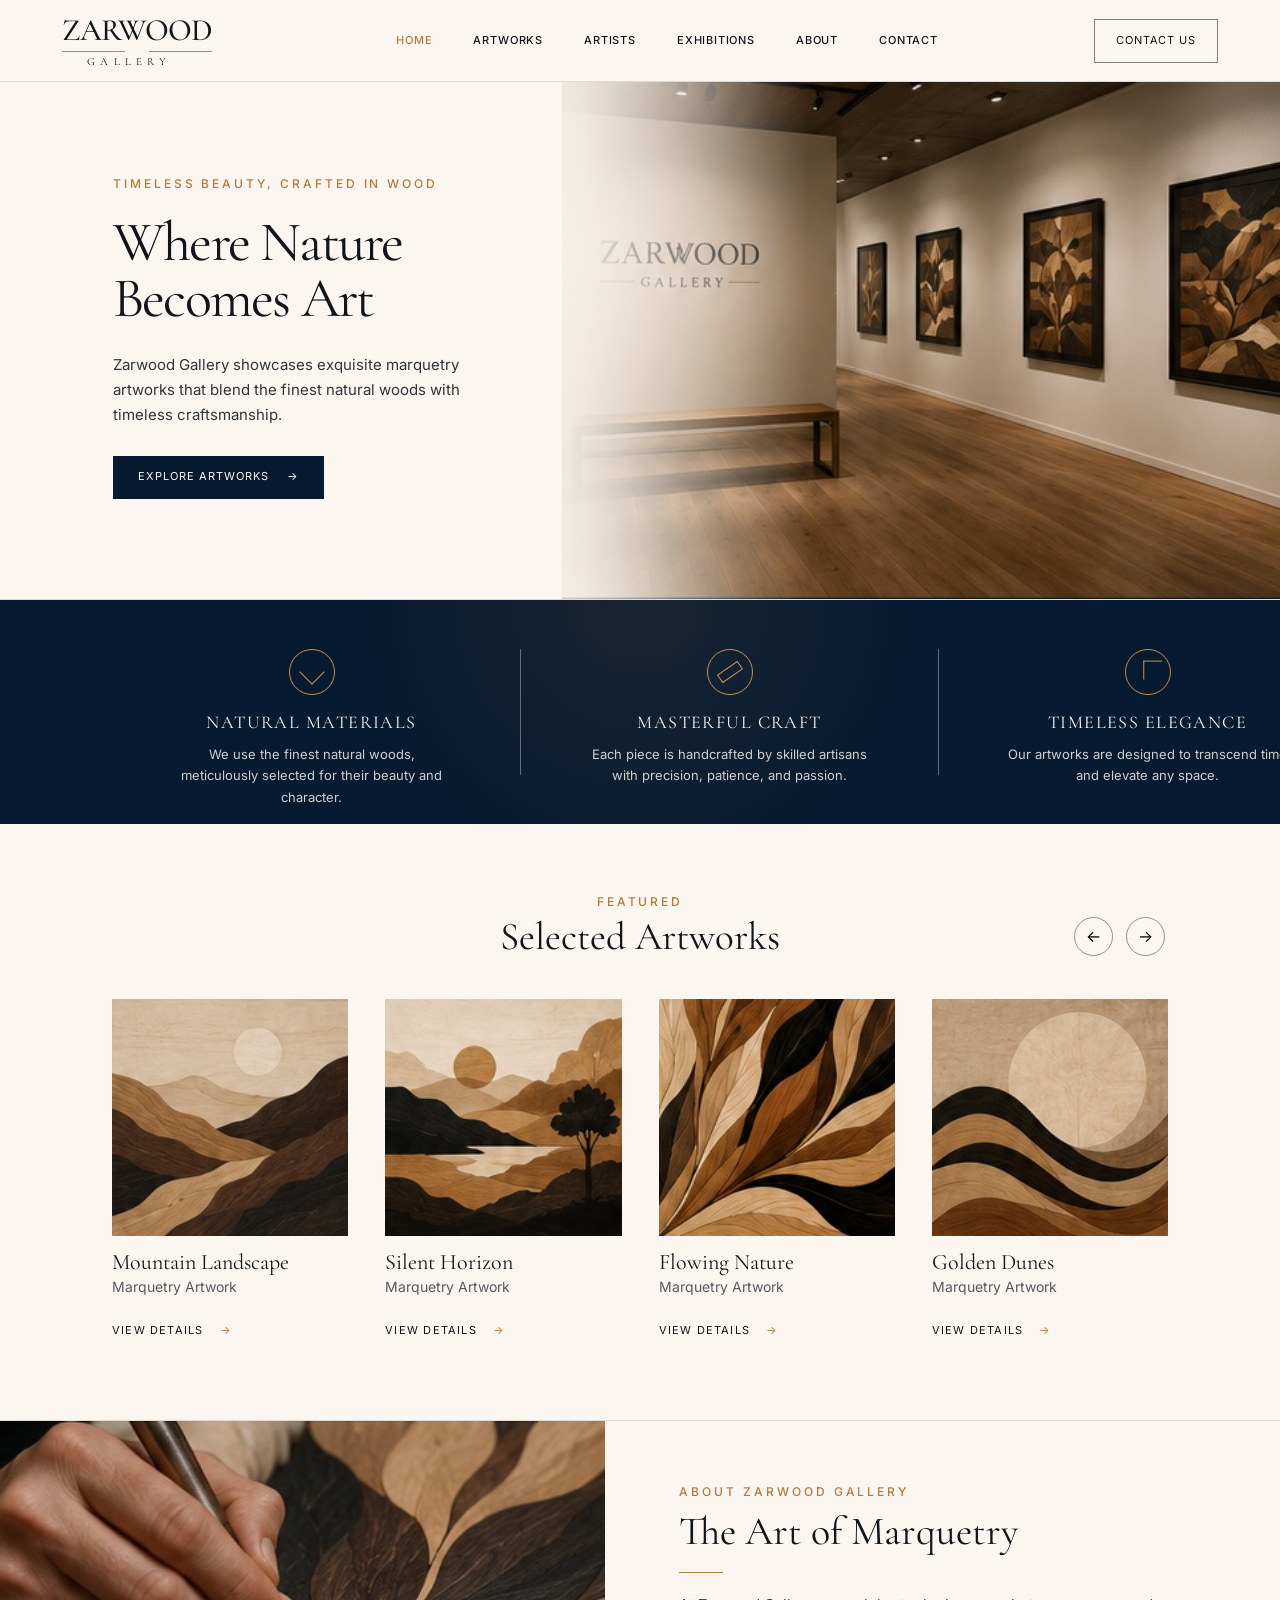
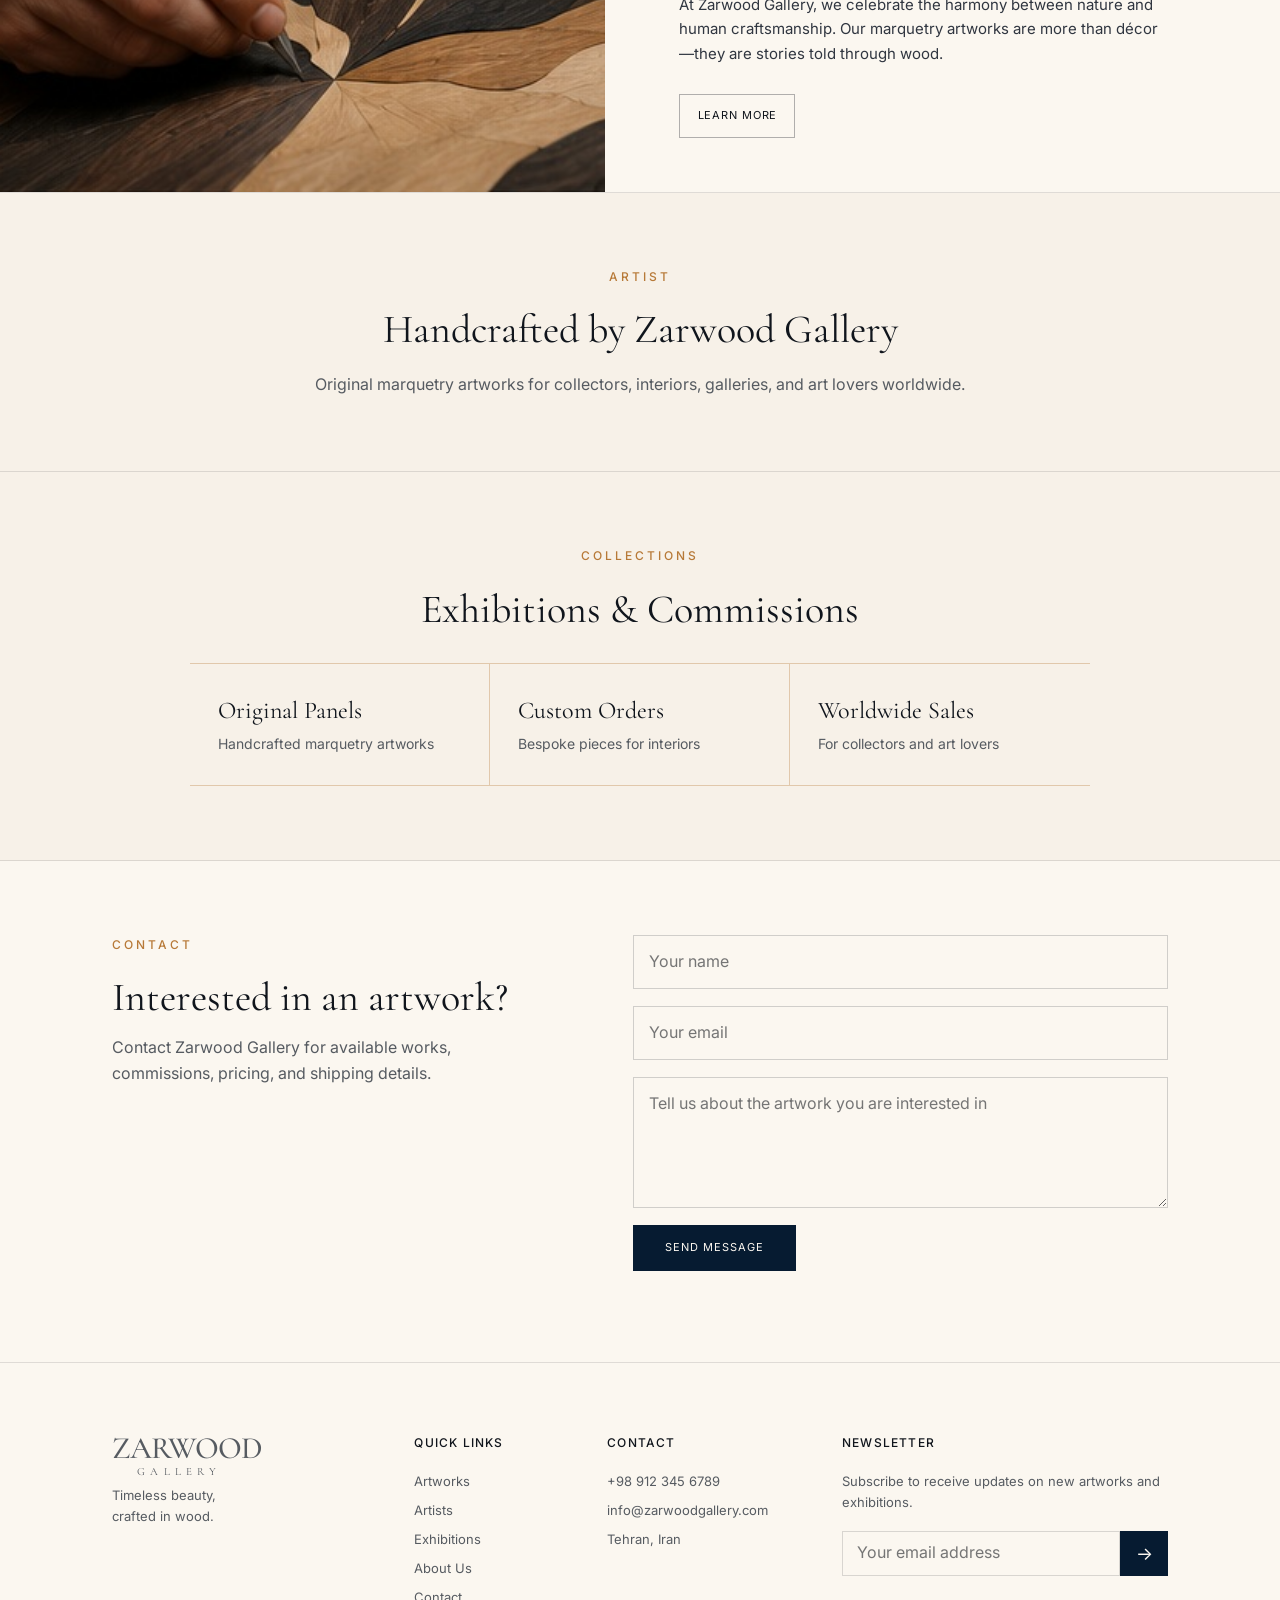
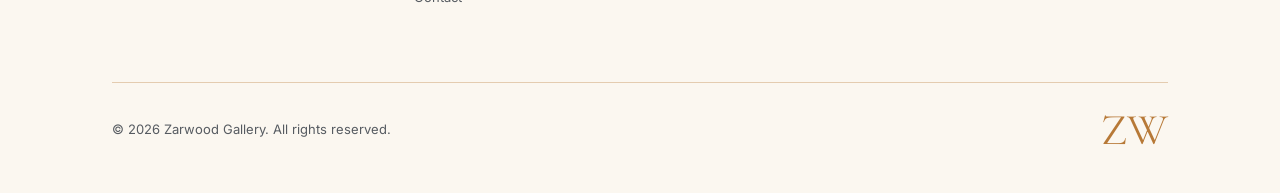
==== index.html @ 76cfe5f4 "zarwoodsite first commit" ====
<!DOCTYPE html>
<html lang="en">
<head>
  <meta charset="UTF-8" />
  <meta name="viewport" content="width=device-width, initial-scale=1.0" />
  <title>Zarwood Gallery</title>
  <link rel="stylesheet" href="style.css" />
</head>
<body>
  <header class="header">
    <a class="logo" href="#home" aria-label="Zarwood Gallery">
      <span class="logo-name">ZARWOOD</span>
      <span class="logo-rule"></span>
      <span class="logo-sub">GALLERY</span>
    </a>

    <nav class="nav">
      <a class="active" href="#home">Home</a>
      <a href="#artworks">Artworks</a>
      <a href="#artists">Artists</a>
      <a href="#exhibitions">Exhibitions</a>
      <a href="#about">About</a>
      <a href="#contact">Contact</a>
    </nav>

    <a class="contact-top" href="#contact">Contact Us</a>

    <button class="menu" aria-label="Open menu" aria-expanded="false">
      <span></span><span></span>
    </button>
  </header>

  <nav class="mobile-nav">
    <a href="#home">Home</a>
    <a href="#artworks">Artworks</a>
    <a href="#artists">Artists</a>
    <a href="#exhibitions">Exhibitions</a>
    <a href="#about">About</a>
    <a href="#contact">Contact</a>
  </nav>

  <main>
    <section class="hero" id="home">
      <div class="hero-copy">
        <p class="eyebrow">Timeless Beauty, Crafted in Wood</p>
        <h1>Where Nature<br>Becomes Art</h1>
        <p class="hero-text">
          Zarwood Gallery showcases exquisite marquetry artworks that blend the finest
          natural woods with timeless craftsmanship.
        </p>
        <a class="hero-button" href="#artworks">Explore Artworks <span>→</span></a>
      </div>

      <div class="hero-photo" aria-label="Zarwood gallery hero image"></div>
    </section>

    <section class="values">
      <article>
        <div class="icon natural"></div>
        <h3>Natural Materials</h3>
        <p>We use the finest natural woods, meticulously selected for their beauty and character.</p>
      </article>
      <article>
        <div class="icon craft"></div>
        <h3>Masterful Craft</h3>
        <p>Each piece is handcrafted by skilled artisans with precision, patience, and passion.</p>
      </article>
      <article>
        <div class="icon time"></div>
        <h3>Timeless Elegance</h3>
        <p>Our artworks are designed to transcend time and elevate any space.</p>
      </article>
    </section>

    <section class="artworks" id="artworks">
      <div class="section-title">
        <p class="eyebrow center">Featured</p>
        <h2>Selected Artworks</h2>
        <div class="arrows">
          <button id="prev" aria-label="Previous">←</button>
          <button id="next" aria-label="Next">→</button>
        </div>
      </div>

      <div class="art-grid" id="artGrid">
        <article>
          <img src="assets/artwork-01.jpg" alt="Mountain Landscape marquetry artwork" />
          <h3>Mountain Landscape</h3>
          <p>Marquetry Artwork</p>
          <a href="#contact">View Details <span>→</span></a>
        </article>
        <article>
          <img src="assets/artwork-02.jpg" alt="Silent Horizon marquetry artwork" />
          <h3>Silent Horizon</h3>
          <p>Marquetry Artwork</p>
          <a href="#contact">View Details <span>→</span></a>
        </article>
        <article>
          <img src="assets/artwork-03.jpg" alt="Flowing Nature marquetry artwork" />
          <h3>Flowing Nature</h3>
          <p>Marquetry Artwork</p>
          <a href="#contact">View Details <span>→</span></a>
        </article>
        <article>
          <img src="assets/artwork-04.jpg" alt="Golden Dunes marquetry artwork" />
          <h3>Golden Dunes</h3>
          <p>Marquetry Artwork</p>
          <a href="#contact">View Details <span>→</span></a>
        </article>
      </div>
    </section>

    <section class="about" id="about">
      <img class="about-image" src="assets/process-image.jpg" alt="Marquetry work in progress" />
      <div class="about-copy">
        <p class="eyebrow">About Zarwood Gallery</p>
        <h2>The Art of Marquetry</h2>
        <span></span>
        <p>
          At Zarwood Gallery, we celebrate the harmony between nature and human craftsmanship.
          Our marquetry artworks are more than décor—they are stories told through wood.
        </p>
        <a href="#contact">Learn More</a>
      </div>
    </section>

    <section class="artists" id="artists">
      <p class="eyebrow center">Artist</p>
      <h2>Handcrafted by Zarwood Gallery</h2>
      <p>Original marquetry artworks for collectors, interiors, galleries, and art lovers worldwide.</p>
    </section>

    <section class="exhibitions" id="exhibitions">
      <p class="eyebrow center">Collections</p>
      <h2>Exhibitions & Commissions</h2>
      <div class="mini-grid">
        <div><strong>Original Panels</strong><small>Handcrafted marquetry artworks</small></div>
        <div><strong>Custom Orders</strong><small>Bespoke pieces for interiors</small></div>
        <div><strong>Worldwide Sales</strong><small>For collectors and art lovers</small></div>
      </div>
    </section>

    <section class="contact" id="contact">
      <div>
        <p class="eyebrow">Contact</p>
        <h2>Interested in an artwork?</h2>
        <p>Contact Zarwood Gallery for available works, commissions, pricing, and shipping details.</p>
      </div>
      <form class="contact-form">
        <input type="text" placeholder="Your name" required />
        <input type="email" placeholder="Your email" required />
        <textarea rows="4" placeholder="Tell us about the artwork you are interested in"></textarea>
        <button type="submit">Send Message</button>
        <p class="form-note" aria-live="polite"></p>
      </form>
    </section>
  </main>

  <footer class="footer">
    <div>
      <a class="logo footer-logo" href="#home">
        <span class="logo-name">ZARWOOD</span>
        <span class="logo-rule"></span>
        <span class="logo-sub">GALLERY</span>
      </a>
      <p>Timeless beauty,<br>crafted in wood.</p>
    </div>

    <div>
      <h4>Quick Links</h4>
      <a href="#artworks">Artworks</a>
      <a href="#artists">Artists</a>
      <a href="#exhibitions">Exhibitions</a>
      <a href="#about">About Us</a>
      <a href="#contact">Contact</a>
    </div>

    <div>
      <h4>Contact</h4>
      <p>+98 912 345 6789</p>
      <p>info@zarwoodgallery.com</p>
      <p>Tehran, Iran</p>
    </div>

    <div>
      <h4>Newsletter</h4>
      <p>Subscribe to receive updates on new artworks and exhibitions.</p>
      <form class="newsletter">
        <input type="email" placeholder="Your email address" />
        <button>→</button>
      </form>
    </div>

    <div class="footer-bottom">
      <p>© 2026 Zarwood Gallery. All rights reserved.</p>
      <b>ZW</b>
    </div>
  </footer>

  <script src="script.js"></script>
</body>
</html>
---- style.css ----
@import url('https://fonts.googleapis.com/css2?family=Cormorant+Garamond:wght@400;500;600&family=Inter:wght@400;500;600&display=swap');

:root{
  --paper:#fbf7f0;
  --cream:#f7f1e8;
  --ink:#10151c;
  --muted:#565b61;
  --navy:#061b31;
  --gold:#b77937;
  --gold-soft:#c69251;
  --line:rgba(16,21,28,.12);
  --gold-line:rgba(183,121,55,.34);
  --serif:'Cormorant Garamond', Georgia, serif;
  --sans:'Inter', Arial, sans-serif;
}

*{box-sizing:border-box}
html{scroll-behavior:smooth}
body{margin:0;background:var(--paper);color:var(--ink);font-family:var(--sans);line-height:1.62}
a{text-decoration:none;color:inherit}
img{display:block;width:100%}
button,input,textarea{font:inherit}

.header{
  height:82px;
  display:grid;
  grid-template-columns:180px 1fr 126px;
  align-items:center;
  gap:32px;
  padding:0 62px;
  background:rgba(251,247,240,.96);
  border-bottom:1px solid var(--line);
  position:sticky;
  top:0;
  z-index:40;
  backdrop-filter:blur(16px);
}

.logo{width:150px;display:grid;line-height:1}
.logo-name{font-family:var(--serif);font-size:31px;font-weight:500;letter-spacing:-.04em}
.logo-rule{height:1px;width:100%;margin:5px 0 4px;background:linear-gradient(90deg,var(--gold) 0 42%,transparent 42% 58%,var(--gold) 58% 100%);opacity:.88}
.logo-sub{font-family:var(--serif);font-size:11px;letter-spacing:.48em;margin-left:25px}

.nav{justify-self:center;display:flex;gap:41px;text-transform:uppercase;letter-spacing:.075em;font-size:11px;font-weight:500}
.nav a:hover,.nav .active{color:var(--gold)}
.contact-top{justify-self:end;width:124px;height:44px;display:flex;align-items:center;justify-content:center;border:1px solid rgba(16,21,28,.52);text-transform:uppercase;letter-spacing:.08em;font-size:11px}
.contact-top:hover{background:var(--navy);color:var(--paper);border-color:var(--navy)}
.menu,.mobile-nav{display:none}

.hero{
  min-height:517px;
  display:grid;
  grid-template-columns:43.9% 56.1%;
  background:var(--paper);
  border-bottom:1px solid var(--line);
  overflow:hidden;
}

.hero-copy{
  position:relative;
  z-index:3;
  padding:92px 0 0 113px;
}

.hero-copy:after{
  content:"";
  position:absolute;
  inset:0 -248px 0 0;
  z-index:-1;
  background:linear-gradient(90deg,var(--paper) 0%,rgba(251,247,240,.98) 47%,rgba(251,247,240,.76) 72%,rgba(251,247,240,0) 100%);
}

.eyebrow{margin:0 0 22px;color:var(--gold);text-transform:uppercase;letter-spacing:.245em;font-size:12px;font-weight:500}
.center{text-align:center}
h1,h2,h3{margin:0;font-family:var(--serif);font-weight:400;color:var(--ink)}
h1{font-size:56px;line-height:.99;letter-spacing:-.032em}
.hero-text{width:390px;margin:27px 0 28px;color:#30343b;font-size:15px;line-height:1.65}
.hero-button{height:43px;display:inline-flex;align-items:center;gap:18px;padding:0 25px;background:var(--navy);color:var(--paper);text-transform:uppercase;font-size:11px;letter-spacing:.09em}
.hero-button:hover{background:#0a2845}
.hero-photo{
  min-height:517px;
  background-image:url('assets/hero-gallery.jpg');
  background-size:cover;
  background-position:center center;
}

.values{
  height:224px;
  display:grid;
  grid-template-columns:repeat(3,1fr);
  align-items:center;
  padding:0 103px;
  background:radial-gradient(circle at 50% 0,rgba(183,121,55,.1),transparent 42%),var(--navy);
  color:var(--paper);
}

.values article{height:126px;display:grid;justify-items:center;align-content:start;padding:0 66px;text-align:center;border-right:1px solid rgba(251,247,240,.36)}
.values article:last-child{border-right:0}
.icon{width:46px;height:46px;margin-bottom:18px;border:1px solid var(--gold-soft);border-radius:50%;position:relative}
.icon:after{content:"";position:absolute;left:50%;top:50%;width:17px;height:17px;border-left:1px solid var(--gold-soft);border-bottom:1px solid var(--gold-soft);transform:translate(-50%,-50%) rotate(-45deg)}
.craft:after{width:23px;height:8px;border:1px solid var(--gold-soft);transform:translate(-50%,-50%) rotate(-35deg)}
.time:after{width:18px;height:18px;border:0;border-left:1px solid var(--gold-soft);border-top:1px solid var(--gold-soft);transform:translate(-25%,-60%) rotate(0)}
.values h3{color:var(--paper);font-size:18px;line-height:1;letter-spacing:.08em;text-transform:uppercase}
.values p{width:285px;margin:13px 0 0;color:rgba(251,247,240,.82);font-size:13px;line-height:1.65}

.artworks{padding:68px 112px 78px;background:var(--paper)}
.section-title{position:relative;margin-bottom:43px}
.section-title .eyebrow{margin-bottom:6px}
.section-title h2{text-align:center;font-size:39px;line-height:1}
.arrows{position:absolute;right:3px;bottom:0;display:flex;gap:13px}
.arrows button{width:39px;height:39px;border:1px solid rgba(16,21,28,.44);border-radius:50%;background:transparent;cursor:pointer}
.arrows button:hover{background:var(--navy);color:var(--paper)}

.art-grid{display:grid;grid-template-columns:repeat(4,1fr);gap:37px}
.art-grid img{aspect-ratio:1/1;object-fit:cover}
.art-grid h3{margin:15px 0 0;font-size:22px;line-height:1.05}
.art-grid p{margin:2px 0 18px;color:var(--muted);font-size:14px}
.art-grid a{text-transform:uppercase;font-size:11px;letter-spacing:.11em}
.art-grid a span{color:var(--gold);margin-left:12px}

.about{min-height:356px;display:grid;grid-template-columns:47.3% 52.7%;background:var(--paper);border-top:1px solid var(--line);border-bottom:1px solid var(--line)}
.about-image{height:100%;min-height:356px;object-fit:cover}
.about-copy{padding:61px 110px 54px 74px;align-self:center}
.about-copy .eyebrow{margin-bottom:8px}
.about-copy h2,.artists h2,.exhibitions h2,.contact h2{font-size:40px;line-height:1.08}
.about-copy span{display:block;width:44px;height:1px;margin:19px 0 20px;background:var(--gold)}
.about-copy p:not(.eyebrow){max-width:530px;margin:0 0 28px;color:#303640;font-size:15px}
.about-copy a{display:inline-flex;align-items:center;justify-content:center;width:116px;height:44px;border:1px solid rgba(16,21,28,.32);text-transform:uppercase;font-size:11px;letter-spacing:.08em}
.about-copy a:hover{background:var(--navy);color:var(--paper)}

.artists,.exhibitions,.contact{padding:74px 112px;background:var(--cream);border-bottom:1px solid var(--line)}
.artists{text-align:center}
.artists p:not(.eyebrow){max-width:650px;margin:20px auto 0;color:var(--muted)}
.exhibitions h2{text-align:center;margin-bottom:32px}
.mini-grid{max-width:900px;margin:0 auto;display:grid;grid-template-columns:repeat(3,1fr);border-top:1px solid var(--gold-line);border-bottom:1px solid var(--gold-line)}
.mini-grid div{padding:28px;border-right:1px solid var(--gold-line)}
.mini-grid div:last-child{border-right:0}
.mini-grid strong{display:block;font-family:var(--serif);font-size:24px;font-weight:400}
.mini-grid small{color:var(--muted);font-size:14px}

.contact{display:grid;grid-template-columns:.9fr 1.1fr;gap:84px;background:var(--paper)}
.contact>div p:not(.eyebrow){max-width:430px;color:var(--muted)}
.contact-form{display:grid;gap:17px}
.contact-form input,.contact-form textarea{width:100%;padding:13px 15px;border:1px solid rgba(16,21,28,.18);background:var(--paper);outline:none}
.contact-form input:focus,.contact-form textarea:focus{border-color:var(--gold)}
.contact-form button{width:max-content;height:46px;padding:0 32px;border:0;background:var(--navy);color:var(--paper);text-transform:uppercase;letter-spacing:.09em;font-size:11px;cursor:pointer}
.form-note{margin:0;color:var(--gold)}

.footer{display:grid;grid-template-columns:1.4fr .75fr 1fr 1.25fr;gap:66px;padding:70px 112px 45px;background:var(--paper)}
.footer p,.footer a{display:block;margin:0 0 8px;color:var(--muted);font-size:13px}
.footer h4{margin:0 0 18px;text-transform:uppercase;letter-spacing:.1em;font-size:12px;font-weight:500}
.footer-logo{margin-bottom:32px}
.newsletter{display:grid;grid-template-columns:1fr 48px;margin-top:18px}
.newsletter input{min-height:45px;border:1px solid rgba(16,21,28,.15);padding:0 14px;background:var(--paper);outline:none}
.newsletter button{border:0;background:var(--navy);color:var(--paper);cursor:pointer;font-size:18px}
.footer-bottom{grid-column:1/-1;display:flex;align-items:flex-end;justify-content:space-between;padding-top:30px;border-top:1px solid var(--gold-line)}
.footer-bottom b{color:var(--gold);font-family:var(--serif);font-size:44px;line-height:.8;font-weight:400}

@media(max-width:1100px){
  .header{height:86px;grid-template-columns:170px 1fr 44px;padding:0 28px}
  .nav,.contact-top{display:none}
  .menu{display:grid;justify-self:end;gap:8px;width:44px;border:0;background:transparent;cursor:pointer}
  .menu span{display:block;height:1px;background:var(--ink)}
  .mobile-nav.open{position:fixed;z-index:45;left:0;right:0;top:86px;display:grid;padding:16px 28px 24px;background:var(--paper);border-bottom:1px solid var(--line)}
  .mobile-nav a{padding:10px 0;text-transform:uppercase;letter-spacing:.1em;font-size:12px}
  .hero,.about,.contact{grid-template-columns:1fr}
  .hero-copy{padding:70px 40px 62px}
  .hero-copy:after{inset:0}
  .hero-photo{min-height:500px}
  .values{height:auto;grid-template-columns:1fr;padding:36px 40px}
  .values article{height:auto;padding:32px 10px;border-right:0;border-bottom:1px solid rgba(251,247,240,.25)}
  .values article:last-child{border-bottom:0}
  .artworks,.artists,.exhibitions,.contact,.footer{padding-left:40px;padding-right:40px}
  .art-grid,.mini-grid,.footer{grid-template-columns:1fr 1fr}
  .about-copy{padding:58px 40px}
}

@media(max-width:720px){
  .header{padding:0 22px}
  .logo-name{font-size:27px}.logo-sub{font-size:10px}
  .hero-copy{padding:56px 24px 50px}
  h1{font-size:45px}.hero-text{width:auto}
  .hero-photo{min-height:430px}
  .artworks,.artists,.exhibitions,.contact,.footer{padding:54px 24px}
  .section-title h2{text-align:left;font-size:34px}.section-title .center{text-align:left}
  .arrows{position:static;margin-top:18px}
  .art-grid{display:flex;overflow-x:auto;scroll-snap-type:x mandatory;gap:22px;padding-bottom:12px}
  .art-grid article{min-width:78%;scroll-snap-align:start}
  .about-copy h2,.artists h2,.exhibitions h2,.contact h2{font-size:34px}
  .mini-grid,.footer{grid-template-columns:1fr}
  .mini-grid div{border-right:0;border-bottom:1px solid var(--gold-line)}
  .mini-grid div:last-child{border-bottom:0}
  .footer-bottom{align-items:flex-start;flex-direction:column;gap:18px}
}
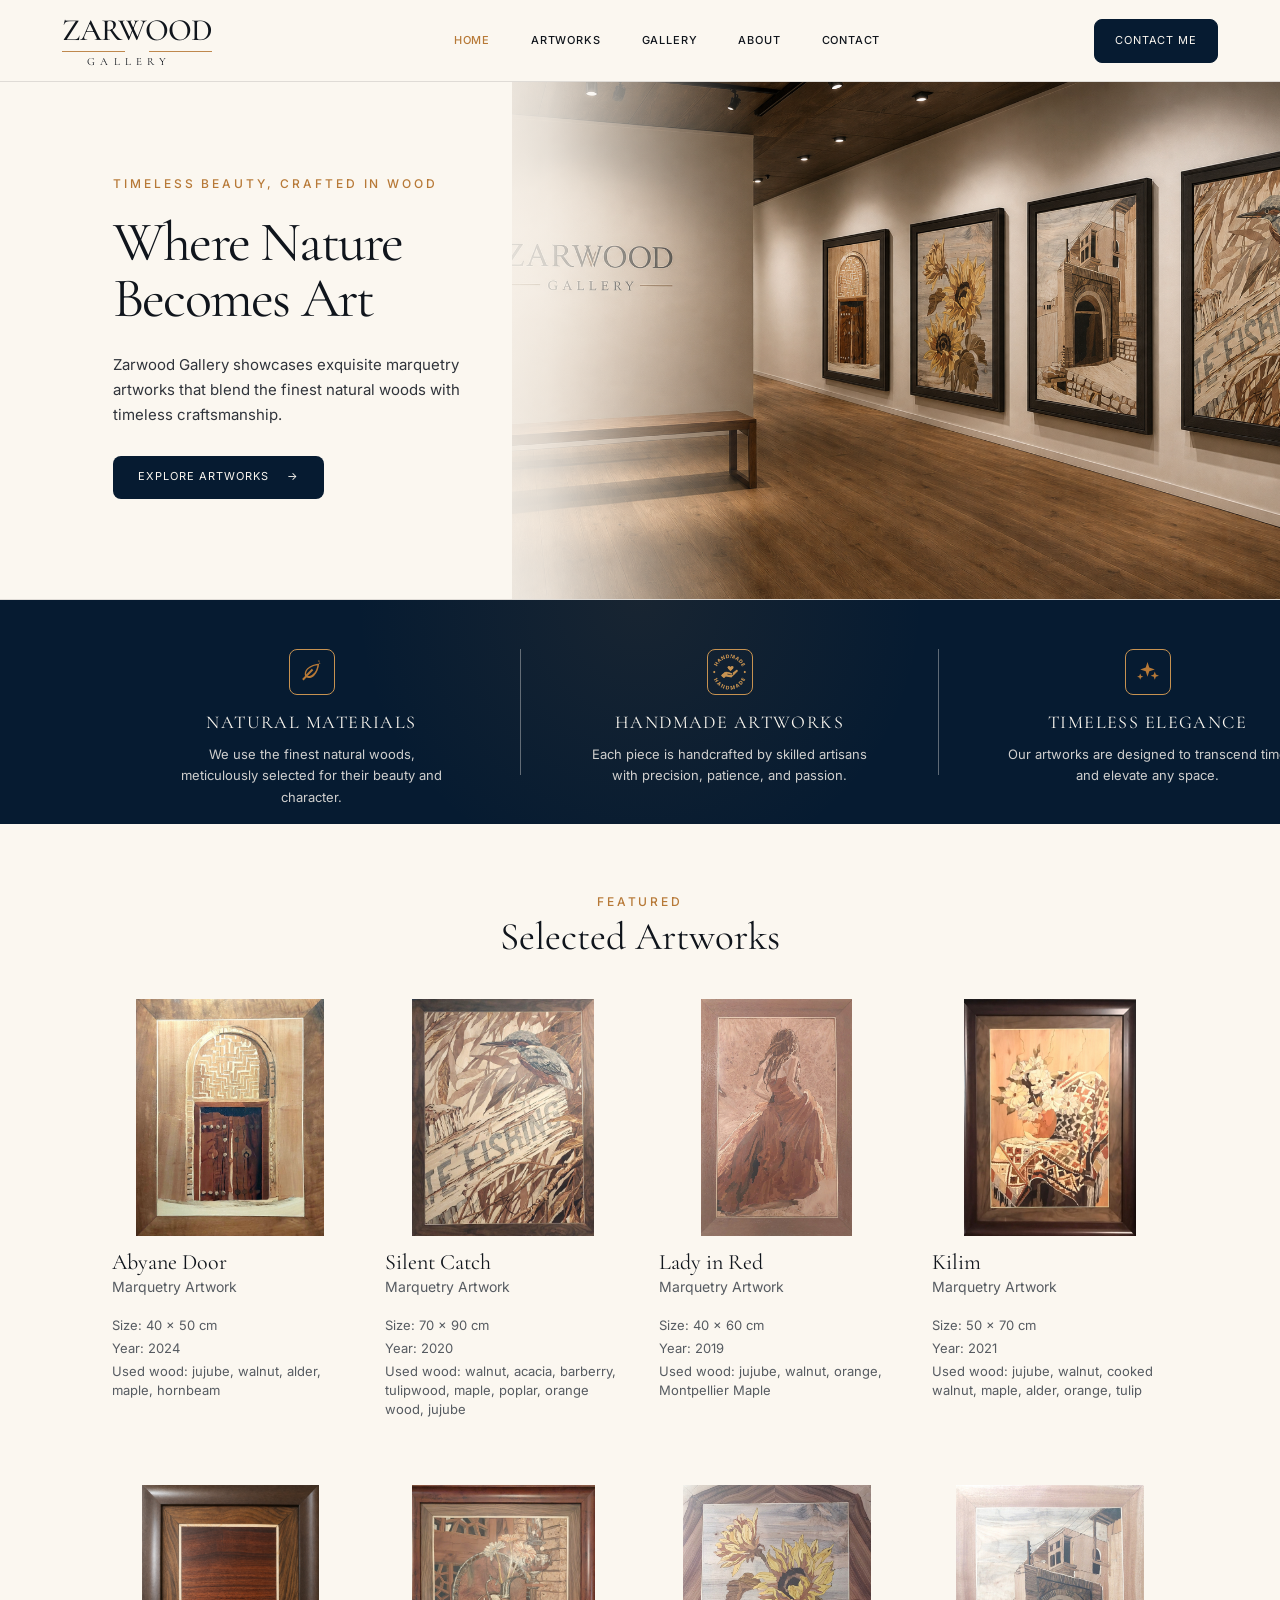
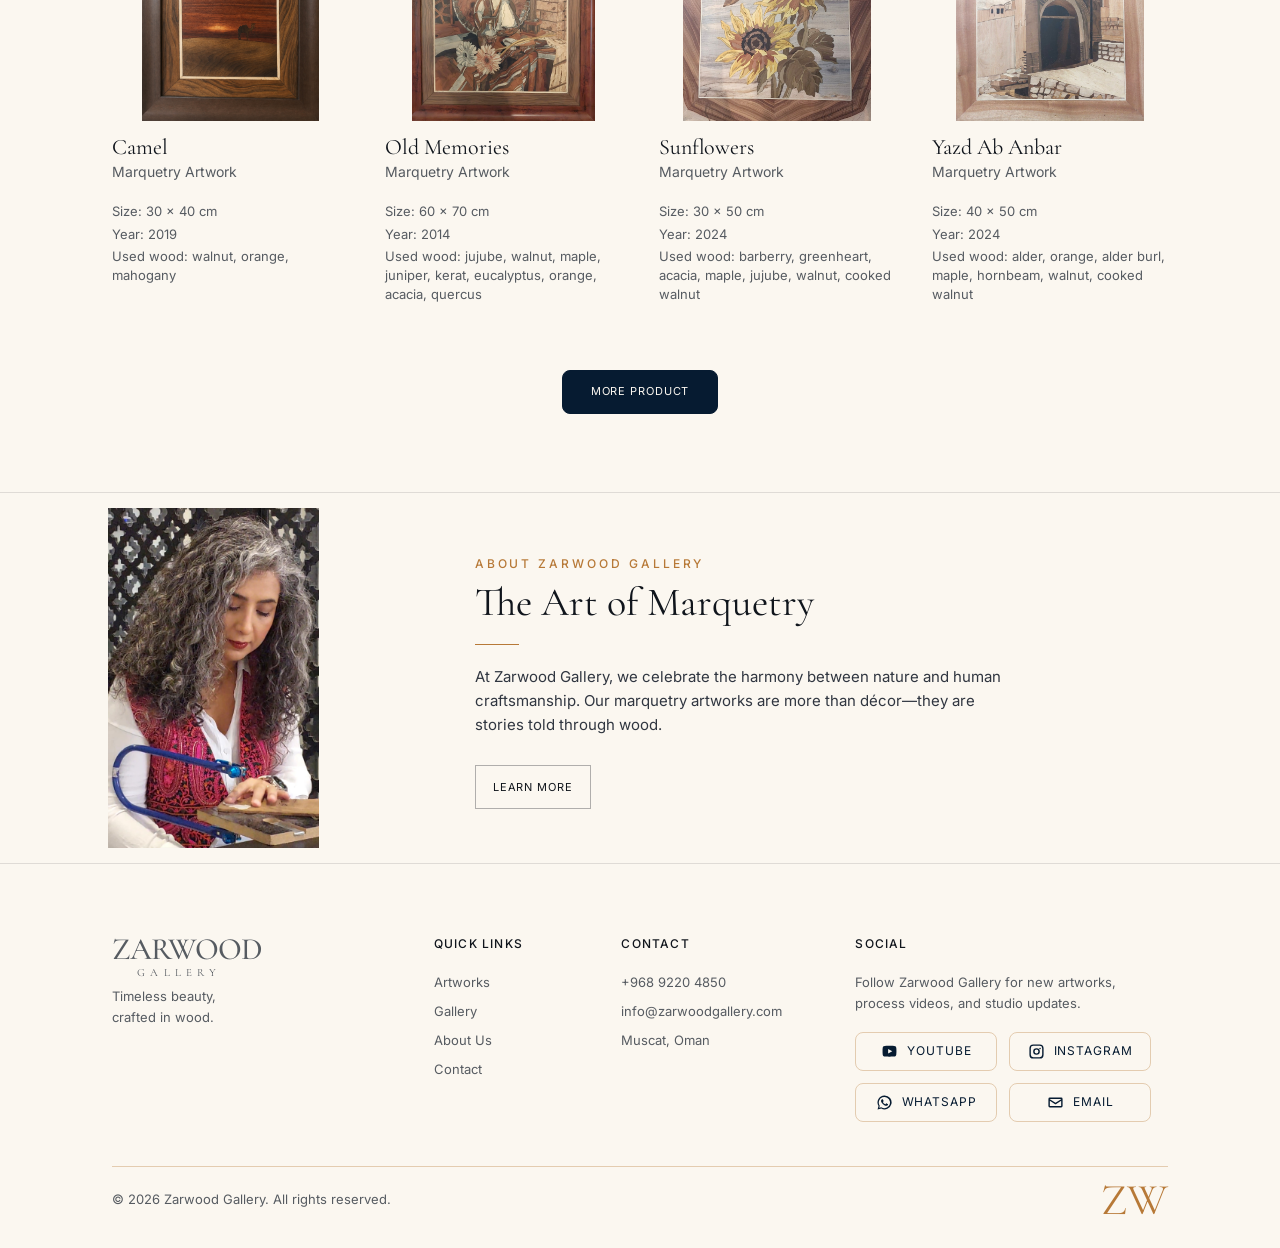
==== commit 0345342d: "Add robots.txt, enhance artwork display, and improve styling - Created a new robots.txt file to allo" ====
--- a/index.html
+++ b/index.html
@@ -3,8 +3,43 @@
 <head>
   <meta charset="UTF-8" />
   <meta name="viewport" content="width=device-width, initial-scale=1.0" />
-  <title>Zarwood Gallery</title>
+  <title>Zarwood Gallery | Handmade Wood Marquetry Artworks</title>
+  <meta name="description" content="Zarwood Gallery creates handmade wood marquetry artworks using natural woods, traditional craftsmanship, and timeless artistic compositions." />
+  <link rel="canonical" href="https://zarwoodgallery.com/" />
+  <meta name="keywords" content="Zarwood Gallery, wood marquetry, handmade wood art, wooden artwork, marquetry gallery, natural wood art, Oman art gallery" />
+  <meta name="author" content="Zarwood Gallery" />
+  <meta name="robots" content="index, follow" />
+  <meta property="og:type" content="website" />
+  <meta property="og:title" content="Zarwood Gallery | Handmade Wood Marquetry Artworks" />
+  <meta property="og:description" content="Explore handmade wood marquetry artworks crafted from natural woods by Zarwood Gallery." />
+  <meta property="og:url" content="https://zarwoodgallery.com/" />
+  <meta property="og:image" content="https://zarwoodgallery.com/assets/hero-gallery-custom.png" />
+  <meta property="og:site_name" content="Zarwood Gallery" />
+  <meta name="twitter:card" content="summary_large_image" />
+  <meta name="twitter:title" content="Zarwood Gallery | Handmade Wood Marquetry Artworks" />
+  <meta name="twitter:description" content="Handmade wood marquetry artworks crafted with natural woods and timeless detail." />
+  <meta name="twitter:image" content="https://zarwoodgallery.com/assets/hero-gallery-custom.png" />
   <link rel="stylesheet" href="style.css" />
+  <script type="application/ld+json">
+    {
+      "@context": "https://schema.org",
+      "@type": "ArtGallery",
+      "name": "Zarwood Gallery",
+      "description": "Handmade wood marquetry artworks crafted with natural woods and traditional craftsmanship.",
+      "image": "assets/hero-gallery-custom.png",
+      "telephone": "+96892204850",
+      "email": "info@zarwoodgallery.com",
+      "address": {
+        "@type": "PostalAddress",
+        "addressLocality": "Muscat",
+        "addressCountry": "OM"
+      },
+      "sameAs": [
+        "https://m.youtube.com/@zarvvood",
+        "https://www.instagram.com/zarwood_/"
+      ]
+    }
+  </script>
 </head>
 <body>
   <header class="header">
@@ -17,24 +52,22 @@
     <nav class="nav">
       <a class="active" href="#home">Home</a>
       <a href="#artworks">Artworks</a>
-      <a href="#artists">Artists</a>
-      <a href="#exhibitions">Exhibitions</a>
+      <a href="gallery.html">Gallery</a>
       <a href="#about">About</a>
       <a href="#contact">Contact</a>
     </nav>
 
-    <a class="contact-top" href="#contact">Contact Us</a>
+    <a class="contact-top" href="https://wa.me/+96892204850" target="_blank" rel="noopener">Contact Me</a>
 
     <button class="menu" aria-label="Open menu" aria-expanded="false">
-      <span></span><span></span>
+      <span></span><span></span><span></span>
     </button>
   </header>
 
   <nav class="mobile-nav">
     <a href="#home">Home</a>
     <a href="#artworks">Artworks</a>
-    <a href="#artists">Artists</a>
-    <a href="#exhibitions">Exhibitions</a>
+    <a href="gallery.html">Gallery</a>
     <a href="#about">About</a>
     <a href="#contact">Contact</a>
   </nav>
@@ -56,17 +89,23 @@
 
     <section class="values">
       <article>
-        <div class="icon natural"></div>
+        <div class="icon" aria-hidden="true">
+          <svg viewBox="0 0 24 24"><path d="M20.7 3.3c-5.7.4-10 2-12.7 4.7-2.2 2.2-3 5-2.2 7.4L3 18.2l1.4 1.4 2.7-2.7c2.5 1 5.4.2 7.7-2.1 2.7-2.7 4.3-7 4.7-12.7l.1-1.6-1.6.1ZM13.4 13.4c-1.6 1.6-3.5 2.3-5.1 1.9l5.4-5.4-1.4-1.4-5.4 5.4c-.3-1.5.3-3.4 1.8-5 2-2 5.1-3.3 9-3.9-.6 3.9-1.9 6.7-4.3 8.4Z"/></svg>
+        </div>
         <h3>Natural Materials</h3>
         <p>We use the finest natural woods, meticulously selected for their beauty and character.</p>
       </article>
       <article>
-        <div class="icon craft"></div>
-        <h3>Masterful Craft</h3>
+        <div class="icon" aria-hidden="true">
+          <img src="assets/hand-made-border-color.png" alt="" />
+        </div>
+        <h3>Handmade Artworks</h3>
         <p>Each piece is handcrafted by skilled artisans with precision, patience, and passion.</p>
       </article>
       <article>
-        <div class="icon time"></div>
+        <div class="icon" aria-hidden="true">
+          <svg viewBox="0 0 24 24"><path d="m12 2 1.7 5.1L19 9l-5.3 1.9L12 16l-1.7-5.1L5 9l5.3-1.9L12 2Zm7 9 1 3 3 1-3 1-1 3-1-3-3-1 3-1 1-3ZM5 13l.8 2.2L8 16l-2.2.8L5 19l-.8-2.2L2 16l2.2-.8L5 13Z"/></svg>
+        </div>
         <h3>Timeless Elegance</h3>
         <p>Our artworks are designed to transcend time and elevate any space.</p>
       </article>
@@ -82,36 +121,101 @@
         </div>
       </div>
 
-      <div class="art-grid" id="artGrid">
-        <article>
-          <img src="assets/artwork-01.jpg" alt="Mountain Landscape marquetry artwork" />
-          <h3>Mountain Landscape</h3>
-          <p>Marquetry Artwork</p>
-          <a href="#contact">View Details <span>→</span></a>
-        </article>
-        <article>
-          <img src="assets/artwork-02.jpg" alt="Silent Horizon marquetry artwork" />
-          <h3>Silent Horizon</h3>
-          <p>Marquetry Artwork</p>
-          <a href="#contact">View Details <span>→</span></a>
-        </article>
-        <article>
-          <img src="assets/artwork-03.jpg" alt="Flowing Nature marquetry artwork" />
-          <h3>Flowing Nature</h3>
-          <p>Marquetry Artwork</p>
-          <a href="#contact">View Details <span>→</span></a>
-        </article>
-        <article>
-          <img src="assets/artwork-04.jpg" alt="Golden Dunes marquetry artwork" />
-          <h3>Golden Dunes</h3>
-          <p>Marquetry Artwork</p>
-          <a href="#contact">View Details <span>→</span></a>
-        </article>
-      </div>
+      <div class="art-grid" id="artGrid" data-contact-href="#contact">
+        <article>
+          <img src="assets/abyane-door-clean.jpg" alt="Abyane Door marquetry artwork" />
+          <h3>Abyane Door</h3>
+          <p>Marquetry Artwork</p>
+          <ul class="art-specs">
+            <li>Size: 40 x 50 cm</li>
+            <li>Year: 2024</li>
+            <li>Used wood: jujube, walnut, alder, maple, hornbeam</li>
+          </ul>
+          <a href="#contact">View Details <span>→</span></a>
+        </article>
+        <article>
+          <img src="assets/silent-catch-clean.jpg" alt="Silent Catch marquetry artwork" />
+          <h3>Silent Catch</h3>
+          <p>Marquetry Artwork</p>
+          <ul class="art-specs">
+            <li>Size: 70 x 90 cm</li>
+            <li>Year: 2020</li>
+            <li>Used wood: walnut, acacia, barberry, tulipwood, maple, poplar, orange wood, jujube</li>
+          </ul>
+          <a href="#contact">View Details <span>→</span></a>
+        </article>
+        <article>
+          <img src="assets/lady-in-red-clean.jpg" alt="Lady in Red marquetry artwork" />
+          <h3>Lady in Red</h3>
+          <p>Marquetry Artwork</p>
+          <ul class="art-specs">
+            <li>Size: 40 x 60 cm</li>
+            <li>Year: 2019</li>
+            <li>Used wood: jujube, walnut, orange, Montpellier Maple</li>
+          </ul>
+          <a href="#contact">View Details <span>→</span></a>
+        </article>
+        <article>
+          <img src="assets/kilim-clean.jpg" alt="Kilim marquetry artwork" />
+          <h3>Kilim</h3>
+          <p>Marquetry Artwork</p>
+          <ul class="art-specs">
+            <li>Size: 50 x 70 cm</li>
+            <li>Year: 2021</li>
+            <li>Used wood: jujube, walnut, cooked walnut, maple, alder, orange, tulip</li>
+          </ul>
+          <a href="#contact">View Details <span>→</span></a>
+        </article>
+        <article>
+          <img src="assets/camel-clean.png" alt="Camel marquetry artwork" />
+          <h3>Camel</h3>
+          <p>Marquetry Artwork</p>
+          <ul class="art-specs">
+            <li>Size: 30 x 40 cm</li>
+            <li>Year: 2019</li>
+            <li>Used wood: walnut, orange, mahogany</li>
+          </ul>
+          <a href="#contact">View Details <span>→</span></a>
+        </article>
+        <article>
+          <img src="assets/old-memories-clean.jpg" alt="Old Memories marquetry artwork" />
+          <h3>Old Memories</h3>
+          <p>Marquetry Artwork</p>
+          <ul class="art-specs">
+            <li>Size: 60 x 70 cm</li>
+            <li>Year: 2014</li>
+            <li>Used wood: jujube, walnut, maple, juniper, kerat, eucalyptus, orange, acacia, quercus</li>
+          </ul>
+          <a href="#contact">View Details <span>→</span></a>
+        </article>
+        <article>
+          <img src="assets/sunflowers-clean.jpg" alt="Sunflowers marquetry artwork" />
+          <h3>Sunflowers</h3>
+          <p>Marquetry Artwork</p>
+          <ul class="art-specs">
+            <li>Size: 30 x 50 cm</li>
+            <li>Year: 2024</li>
+            <li>Used wood: barberry, greenheart, acacia, maple, jujube, walnut, cooked walnut</li>
+          </ul>
+          <a href="#contact">View Details <span>→</span></a>
+        </article>
+        <article>
+          <img src="assets/yazd-ab-anbar-clean.jpg" alt="Yazd Ab Anbar marquetry artwork" />
+          <h3>Yazd Ab Anbar</h3>
+          <p>Marquetry Artwork</p>
+          <ul class="art-specs">
+            <li>Size: 40 x 50 cm</li>
+            <li>Year: 2024</li>
+            <li>Used wood: alder, orange, alder burl, maple, hornbeam, walnut, cooked walnut</li>
+          </ul>
+          <a href="#contact">View Details <span>→</span></a>
+        </article>
+      </div>
+      <button class="more-products" id="moreProducts" type="button" aria-controls="artGrid">More Product</button>
     </section>
 
     <section class="about" id="about">
-      <img class="about-image" src="assets/process-image.jpg" alt="Marquetry work in progress" />
+      <img class="about-image" src="assets/artist-working.jpg" alt="Zarwood artist working on a marquetry artwork" />
       <div class="about-copy">
         <p class="eyebrow">About Zarwood Gallery</p>
         <h2>The Art of Marquetry</h2>
@@ -120,43 +224,13 @@
           At Zarwood Gallery, we celebrate the harmony between nature and human craftsmanship.
           Our marquetry artworks are more than décor—they are stories told through wood.
         </p>
-        <a href="#contact">Learn More</a>
-      </div>
-    </section>
-
-    <section class="artists" id="artists">
-      <p class="eyebrow center">Artist</p>
-      <h2>Handcrafted by Zarwood Gallery</h2>
-      <p>Original marquetry artworks for collectors, interiors, galleries, and art lovers worldwide.</p>
-    </section>
-
-    <section class="exhibitions" id="exhibitions">
-      <p class="eyebrow center">Collections</p>
-      <h2>Exhibitions & Commissions</h2>
-      <div class="mini-grid">
-        <div><strong>Original Panels</strong><small>Handcrafted marquetry artworks</small></div>
-        <div><strong>Custom Orders</strong><small>Bespoke pieces for interiors</small></div>
-        <div><strong>Worldwide Sales</strong><small>For collectors and art lovers</small></div>
-      </div>
-    </section>
-
-    <section class="contact" id="contact">
-      <div>
-        <p class="eyebrow">Contact</p>
-        <h2>Interested in an artwork?</h2>
-        <p>Contact Zarwood Gallery for available works, commissions, pricing, and shipping details.</p>
-      </div>
-      <form class="contact-form">
-        <input type="text" placeholder="Your name" required />
-        <input type="email" placeholder="Your email" required />
-        <textarea rows="4" placeholder="Tell us about the artwork you are interested in"></textarea>
-        <button type="submit">Send Message</button>
-        <p class="form-note" aria-live="polite"></p>
-      </form>
-    </section>
+        <a href="about.html">Learn More</a>
+      </div>
+    </section>
+
   </main>
 
-  <footer class="footer">
+  <footer class="footer" id="contact">
     <div>
       <a class="logo footer-logo" href="#home">
         <span class="logo-name">ZARWOOD</span>
@@ -169,26 +243,39 @@
     <div>
       <h4>Quick Links</h4>
       <a href="#artworks">Artworks</a>
-      <a href="#artists">Artists</a>
-      <a href="#exhibitions">Exhibitions</a>
-      <a href="#about">About Us</a>
+      <a href="gallery.html">Gallery</a>
+      <a href="about.html">About Us</a>
       <a href="#contact">Contact</a>
     </div>
 
     <div>
       <h4>Contact</h4>
-      <p>+98 912 345 6789</p>
+      <p>+968 9220 4850</p>
       <p>info@zarwoodgallery.com</p>
-      <p>Tehran, Iran</p>
-    </div>
-
-    <div>
-      <h4>Newsletter</h4>
-      <p>Subscribe to receive updates on new artworks and exhibitions.</p>
-      <form class="newsletter">
-        <input type="email" placeholder="Your email address" />
-        <button>→</button>
-      </form>
+      <p>Muscat, Oman</p>
+    </div>
+
+    <div>
+      <h4>Social</h4>
+      <p>Follow Zarwood Gallery for new artworks, process videos, and studio updates.</p>
+      <div class="social-links">
+        <a class="social-link youtube" href="https://m.youtube.com/@zarvvood" target="_blank" rel="noopener">
+          <svg aria-hidden="true" viewBox="0 0 24 24"><path d="M21.6 7.2s-.2-1.5-.8-2.1c-.8-.8-1.7-.8-2.1-.9C15.8 4 12 4 12 4s-3.8 0-6.7.2c-.4.1-1.3.1-2.1.9-.6.6-.8 2.1-.8 2.1S2.2 9 2.2 10.8v1.7c0 1.8.2 3.6.2 3.6s.2 1.5.8 2.1c.8.8 1.9.8 2.4.9 1.7.2 6.4.2 6.4.2s3.8 0 6.7-.2c.4-.1 1.3-.1 2.1-.9.6-.6.8-2.1.8-2.1s.2-1.8.2-3.6v-1.7c0-1.8-.2-3.6-.2-3.6ZM10.1 14.8V8.6l5.8 3.1-5.8 3.1Z"/></svg>
+          YouTube
+        </a>
+        <a class="social-link instagram" href="https://www.instagram.com/zarwood_/" target="_blank" rel="noopener">
+          <svg aria-hidden="true" viewBox="0 0 24 24"><path d="M7.5 2h9A5.5 5.5 0 0 1 22 7.5v9a5.5 5.5 0 0 1-5.5 5.5h-9A5.5 5.5 0 0 1 2 16.5v-9A5.5 5.5 0 0 1 7.5 2Zm0 2A3.5 3.5 0 0 0 4 7.5v9A3.5 3.5 0 0 0 7.5 20h9a3.5 3.5 0 0 0 3.5-3.5v-9A3.5 3.5 0 0 0 16.5 4h-9Zm4.5 3.3A4.7 4.7 0 1 1 7.3 12 4.7 4.7 0 0 1 12 7.3Zm0 2A2.7 2.7 0 1 0 14.7 12 2.7 2.7 0 0 0 12 9.3Zm5-2.6a1.1 1.1 0 1 1-1.1 1.1A1.1 1.1 0 0 1 17 6.7Z"/></svg>
+          Instagram
+        </a>
+        <a class="social-link whatsapp" href="https://wa.me/+96892204850" target="_blank" rel="noopener">
+          <svg aria-hidden="true" viewBox="0 0 24 24"><path d="M12 2a9.8 9.8 0 0 0-8.4 14.9L2.2 22l5.2-1.4A9.9 9.9 0 1 0 12 2Zm0 18a8 8 0 0 1-4.1-1.1l-.3-.2-3.1.8.8-3-.2-.3A7.9 7.9 0 1 1 12 20Zm4.5-5.9c-.2-.1-1.4-.7-1.6-.8s-.4-.1-.6.1-.7.8-.8 1-.3.2-.5.1a6.5 6.5 0 0 1-3.2-2.8c-.1-.3 0-.4.1-.5l.4-.5c.1-.2.2-.3.3-.5s0-.3 0-.5-.6-1.4-.8-1.9c-.2-.5-.4-.4-.6-.4h-.5a1 1 0 0 0-.7.3 2.8 2.8 0 0 0-.9 2.1 4.8 4.8 0 0 0 1 2.5 11 11 0 0 0 4.2 3.8 14 14 0 0 0 1.4.5 3.3 3.3 0 0 0 1.5.1 2.4 2.4 0 0 0 1.6-1.1 2 2 0 0 0 .1-1.1c-.1-.1-.2-.2-.4-.3Z"/></svg>
+          WhatsApp
+        </a>
+        <a class="social-link email" href="mailto:info@zarwoodgallery.com">
+          <svg aria-hidden="true" viewBox="0 0 24 24"><path d="M4 5h16a2 2 0 0 1 2 2v10a2 2 0 0 1-2 2H4a2 2 0 0 1-2-2V7a2 2 0 0 1 2-2Zm0 2v.3l8 5.1 8-5.1V7H4Zm16 10V9.6l-7.5 4.8a1 1 0 0 1-1 0L4 9.6V17h16Z"/></svg>
+          Email
+        </a>
+      </div>
     </div>
 
     <div class="footer-bottom">
@@ -197,6 +284,12 @@
     </div>
   </footer>
 
+  <div class="image-lightbox" id="imageLightbox" aria-hidden="true">
+    <button class="lightbox-close" type="button" aria-label="Close image">×</button>
+    <img class="lightbox-image" src="" alt="" />
+  </div>
+
+  <script src="artworks-data.js"></script>
   <script src="script.js"></script>
 </body>
 </html>
--- a/style.css
+++ b/style.css
@@ -6,6 +6,7 @@
   --ink:#10151c;
   --muted:#565b61;
   --navy:#061b31;
+  --values-bg:#061b31;
   --gold:#b77937;
   --gold-soft:#c69251;
   --line:rgba(16,21,28,.12);
@@ -43,14 +44,14 @@
 
 .nav{justify-self:center;display:flex;gap:41px;text-transform:uppercase;letter-spacing:.075em;font-size:11px;font-weight:500}
 .nav a:hover,.nav .active{color:var(--gold)}
-.contact-top{justify-self:end;width:124px;height:44px;display:flex;align-items:center;justify-content:center;border:1px solid rgba(16,21,28,.52);text-transform:uppercase;letter-spacing:.08em;font-size:11px}
-.contact-top:hover{background:var(--navy);color:var(--paper);border-color:var(--navy)}
+.contact-top{justify-self:end;width:124px;height:44px;display:flex;align-items:center;justify-content:center;border:1px solid var(--values-bg);border-radius:8px;background:var(--values-bg);color:var(--paper);text-transform:uppercase;letter-spacing:.08em;font-size:11px}
+.contact-top:hover{background:#0a2845;border-color:#0a2845}
 .menu,.mobile-nav{display:none}
 
 .hero{
   min-height:517px;
   display:grid;
-  grid-template-columns:43.9% 56.1%;
+  grid-template-columns:40% 60%;
   background:var(--paper);
   border-bottom:1px solid var(--line);
   overflow:hidden;
@@ -75,14 +76,32 @@
 h1,h2,h3{margin:0;font-family:var(--serif);font-weight:400;color:var(--ink)}
 h1{font-size:56px;line-height:.99;letter-spacing:-.032em}
 .hero-text{width:390px;margin:27px 0 28px;color:#30343b;font-size:15px;line-height:1.65}
-.hero-button{height:43px;display:inline-flex;align-items:center;gap:18px;padding:0 25px;background:var(--navy);color:var(--paper);text-transform:uppercase;font-size:11px;letter-spacing:.09em}
+.hero-button{height:43px;display:inline-flex;align-items:center;gap:18px;padding:0 25px;border-radius:8px;background:var(--values-bg);color:var(--paper);text-transform:uppercase;font-size:11px;letter-spacing:.09em}
 .hero-button:hover{background:#0a2845}
 .hero-photo{
   min-height:517px;
-  background-image:url('assets/hero-gallery.jpg');
+  background-image:url('assets/hero-gallery-custom.png');
   background-size:cover;
   background-position:center center;
 }
+
+.gallery-hero{
+  padding:78px 112px 62px;
+  text-align:center;
+  background:var(--cream);
+  border-bottom:1px solid var(--line);
+}
+.gallery-hero h1{font-size:58px;line-height:1}
+.gallery-hero p:not(.eyebrow){max-width:640px;margin:22px auto 0;color:var(--muted);font-size:15px}
+.gallery-section{padding-top:58px}
+.gallery-grid{margin-top:0}
+
+.about-detail{display:grid;grid-template-columns:minmax(320px,.85fr) minmax(320px,1.15fr);gap:64px;align-items:start;padding:74px 112px;background:var(--paper)}
+.about-detail-copy{position:sticky;top:112px}
+.about-detail h1{font-size:58px;line-height:1}
+.about-detail-copy p:not(.eyebrow){max-width:560px;margin:24px 0 0;color:#303640;font-size:15px}
+.about-detail-image{text-align:center}
+.about-detail-image img{width:auto;max-width:100%;height:auto;margin:0 auto}
 
 .values{
   height:224px;
@@ -90,16 +109,15 @@
   grid-template-columns:repeat(3,1fr);
   align-items:center;
   padding:0 103px;
-  background:radial-gradient(circle at 50% 0,rgba(183,121,55,.1),transparent 42%),var(--navy);
+  background:radial-gradient(circle at 50% 0,rgba(183,121,55,.1),transparent 42%),var(--values-bg);
   color:var(--paper);
 }
 
 .values article{height:126px;display:grid;justify-items:center;align-content:start;padding:0 66px;text-align:center;border-right:1px solid rgba(251,247,240,.36)}
 .values article:last-child{border-right:0}
-.icon{width:46px;height:46px;margin-bottom:18px;border:1px solid var(--gold-soft);border-radius:50%;position:relative}
-.icon:after{content:"";position:absolute;left:50%;top:50%;width:17px;height:17px;border-left:1px solid var(--gold-soft);border-bottom:1px solid var(--gold-soft);transform:translate(-50%,-50%) rotate(-45deg)}
-.craft:after{width:23px;height:8px;border:1px solid var(--gold-soft);transform:translate(-50%,-50%) rotate(-35deg)}
-.time:after{width:18px;height:18px;border:0;border-left:1px solid var(--gold-soft);border-top:1px solid var(--gold-soft);transform:translate(-25%,-60%) rotate(0)}
+.icon{width:46px;height:46px;margin-bottom:18px;border:1px solid var(--gold-soft);border-radius:8px;display:grid;place-items:center;color:var(--gold)}
+.icon svg{width:25px;height:25px;display:block;fill:currentColor}
+.icon img{width:38px;height:38px;display:block;object-fit:contain}
 .values h3{color:var(--paper);font-size:18px;line-height:1;letter-spacing:.08em;text-transform:uppercase}
 .values p{width:285px;margin:13px 0 0;color:rgba(251,247,240,.82);font-size:13px;line-height:1.65}
 
@@ -107,88 +125,147 @@
 .section-title{position:relative;margin-bottom:43px}
 .section-title .eyebrow{margin-bottom:6px}
 .section-title h2{text-align:center;font-size:39px;line-height:1}
-.arrows{position:absolute;right:3px;bottom:0;display:flex;gap:13px}
+.arrows{position:absolute;right:3px;bottom:0;display:none;gap:13px}
 .arrows button{width:39px;height:39px;border:1px solid rgba(16,21,28,.44);border-radius:50%;background:transparent;cursor:pointer}
 .arrows button:hover{background:var(--navy);color:var(--paper)}
 
-.art-grid{display:grid;grid-template-columns:repeat(4,1fr);gap:37px}
-.art-grid img{aspect-ratio:1/1;object-fit:cover}
+.art-grid{display:grid;grid-template-columns:repeat(4,1fr);gap:48px 37px}
+.art-grid article.product-hidden{display:none}
+.art-grid img{aspect-ratio:1/1;object-fit:contain;background:transparent;cursor:zoom-in}
 .art-grid h3{margin:15px 0 0;font-size:22px;line-height:1.05}
 .art-grid p{margin:2px 0 18px;color:var(--muted);font-size:14px}
-.art-grid a{text-transform:uppercase;font-size:11px;letter-spacing:.11em}
-.art-grid a span{color:var(--gold);margin-left:12px}
-
-.about{min-height:356px;display:grid;grid-template-columns:47.3% 52.7%;background:var(--paper);border-top:1px solid var(--line);border-bottom:1px solid var(--line)}
-.about-image{height:100%;min-height:356px;object-fit:cover}
-.about-copy{padding:61px 110px 54px 74px;align-self:center}
+.art-specs{display:grid;gap:4px;margin:0 0 18px;padding:0;list-style:none;color:var(--muted);font-size:13px;line-height:1.45}
+.art-grid article>a{display:none}
+.art-grid article>a span{color:var(--gold);margin-left:12px}
+.more-products{display:flex;align-items:center;justify-content:center;width:max-content;min-width:154px;height:44px;margin:48px auto 0;padding:0 28px;border:1px solid var(--navy);border-radius:8px;background:var(--navy);color:var(--paper);text-transform:uppercase;letter-spacing:.08em;font-size:11px;cursor:pointer}
+.more-products:hover{background:#0a2845;border-color:#0a2845}
+.more-products[hidden]{display:none}
+
+.about{min-height:356px;display:grid;grid-template-columns:33.333% 66.667%;align-items:center;background:var(--paper);border-top:1px solid var(--line);border-bottom:1px solid var(--line)}
+.about-image{width:min(340px,calc(100% - 72px));height:340px;min-height:0;justify-self:center;object-fit:contain;object-position:center;background:transparent}
+.about-copy{padding:61px 110px 54px 48px;align-self:center}
 .about-copy .eyebrow{margin-bottom:8px}
-.about-copy h2,.artists h2,.exhibitions h2,.contact h2{font-size:40px;line-height:1.08}
+.about-copy h2,.artists h2{font-size:40px;line-height:1.08}
 .about-copy span{display:block;width:44px;height:1px;margin:19px 0 20px;background:var(--gold)}
 .about-copy p:not(.eyebrow){max-width:530px;margin:0 0 28px;color:#303640;font-size:15px}
 .about-copy a{display:inline-flex;align-items:center;justify-content:center;width:116px;height:44px;border:1px solid rgba(16,21,28,.32);text-transform:uppercase;font-size:11px;letter-spacing:.08em}
 .about-copy a:hover{background:var(--navy);color:var(--paper)}
 
-.artists,.exhibitions,.contact{padding:74px 112px;background:var(--cream);border-bottom:1px solid var(--line)}
+.artists{padding:74px 112px;background:var(--cream);border-bottom:1px solid var(--line)}
 .artists{text-align:center}
 .artists p:not(.eyebrow){max-width:650px;margin:20px auto 0;color:var(--muted)}
-.exhibitions h2{text-align:center;margin-bottom:32px}
-.mini-grid{max-width:900px;margin:0 auto;display:grid;grid-template-columns:repeat(3,1fr);border-top:1px solid var(--gold-line);border-bottom:1px solid var(--gold-line)}
-.mini-grid div{padding:28px;border-right:1px solid var(--gold-line)}
-.mini-grid div:last-child{border-right:0}
-.mini-grid strong{display:block;font-family:var(--serif);font-size:24px;font-weight:400}
-.mini-grid small{color:var(--muted);font-size:14px}
-
-.contact{display:grid;grid-template-columns:.9fr 1.1fr;gap:84px;background:var(--paper)}
-.contact>div p:not(.eyebrow){max-width:430px;color:var(--muted)}
-.contact-form{display:grid;gap:17px}
-.contact-form input,.contact-form textarea{width:100%;padding:13px 15px;border:1px solid rgba(16,21,28,.18);background:var(--paper);outline:none}
-.contact-form input:focus,.contact-form textarea:focus{border-color:var(--gold)}
-.contact-form button{width:max-content;height:46px;padding:0 32px;border:0;background:var(--navy);color:var(--paper);text-transform:uppercase;letter-spacing:.09em;font-size:11px;cursor:pointer}
-.form-note{margin:0;color:var(--gold)}
-
-.footer{display:grid;grid-template-columns:1.4fr .75fr 1fr 1.25fr;gap:66px;padding:70px 112px 45px;background:var(--paper)}
+.section-link{display:inline-flex;align-items:center;justify-content:center;min-width:142px;height:44px;margin-top:28px;padding:0 28px;border:1px solid var(--navy);border-radius:8px;background:var(--navy);color:var(--paper);text-transform:uppercase;letter-spacing:.08em;font-size:11px}
+.section-link:hover{background:#0a2845;border-color:#0a2845}
+
+.footer{display:grid;grid-template-columns:1.2fr .62fr .82fr minmax(296px,1.35fr);gap:44px;padding:70px 112px 30px;background:var(--paper)}
 .footer p,.footer a{display:block;margin:0 0 8px;color:var(--muted);font-size:13px}
 .footer h4{margin:0 0 18px;text-transform:uppercase;letter-spacing:.1em;font-size:12px;font-weight:500}
 .footer-logo{margin-bottom:32px}
-.newsletter{display:grid;grid-template-columns:1fr 48px;margin-top:18px}
-.newsletter input{min-height:45px;border:1px solid rgba(16,21,28,.15);padding:0 14px;background:var(--paper);outline:none}
-.newsletter button{border:0;background:var(--navy);color:var(--paper);cursor:pointer;font-size:18px}
-.footer-bottom{grid-column:1/-1;display:flex;align-items:flex-end;justify-content:space-between;padding-top:30px;border-top:1px solid var(--gold-line)}
+.social-links{display:grid;grid-template-columns:repeat(2,142px);gap:12px;margin-top:18px;width:max-content}
+.social-links .social-link{--brand:var(--navy);width:142px;margin:0;padding:10px 14px;border:1px solid var(--gold-line);border-radius:8px;color:var(--navy);font-size:12px;text-transform:uppercase;letter-spacing:.08em;display:inline-flex;align-items:center;justify-content:center;gap:9px;line-height:1;transition:border-color .32s ease,color .32s ease,background .32s ease,transform .32s ease,box-shadow .32s ease}
+.social-links .social-link svg{width:17px;height:17px;display:block;flex:0 0 17px;fill:currentColor;transition:transform .32s ease}
+.social-link.youtube{--brand:#ff0033}
+.social-link.instagram{--brand:#e4405f}
+.social-link.whatsapp{--brand:#25d366}
+.social-link.email{--brand:#0a66c2}
+.social-link:hover{border-color:var(--brand);color:var(--brand);background:rgba(255,255,255,.28);transform:translateY(-2px);box-shadow:0 8px 16px rgba(16,21,28,.06)}
+.social-link:hover svg{transform:scale(1.06) rotate(-1deg)}
+.footer-bottom{grid-column:1/-1;display:flex;align-items:flex-end;justify-content:space-between;padding-top:16px;border-top:1px solid var(--gold-line)}
 .footer-bottom b{color:var(--gold);font-family:var(--serif);font-size:44px;line-height:.8;font-weight:400}
 
+.image-lightbox{
+  position:fixed;
+  inset:0;
+  z-index:100;
+  display:none;
+  place-items:center;
+  padding:28px;
+  background:rgba(10,13,18,.86);
+}
+.image-lightbox.open{display:grid}
+.lightbox-image{
+  width:auto;
+  max-width:calc(100vw - 56px);
+  max-height:calc(100vh - 56px);
+  object-fit:contain;
+  box-shadow:0 22px 60px rgba(0,0,0,.38);
+}
+.lightbox-close{
+  position:absolute;
+  top:18px;
+  right:20px;
+  width:42px;
+  height:42px;
+  border:1px solid rgba(255,255,255,.45);
+  border-radius:50%;
+  background:rgba(255,255,255,.08);
+  color:var(--paper);
+  cursor:pointer;
+  font-size:28px;
+  line-height:1;
+}
+.lightbox-close:hover{background:rgba(255,255,255,.18)}
+
 @media(max-width:1100px){
-  .header{height:86px;grid-template-columns:170px 1fr 44px;padding:0 28px}
-  .nav,.contact-top{display:none}
-  .menu{display:grid;justify-self:end;gap:8px;width:44px;border:0;background:transparent;cursor:pointer}
-  .menu span{display:block;height:1px;background:var(--ink)}
-  .mobile-nav.open{position:fixed;z-index:45;left:0;right:0;top:86px;display:grid;padding:16px 28px 24px;background:var(--paper);border-bottom:1px solid var(--line)}
-  .mobile-nav a{padding:10px 0;text-transform:uppercase;letter-spacing:.1em;font-size:12px}
-  .hero,.about,.contact{grid-template-columns:1fr}
+  .header{height:86px;grid-template-columns:minmax(0,170px) 1fr 44px;padding:0 28px}
+  .nav{display:none}
+  .contact-top{display:flex;width:112px;height:40px;justify-self:end;font-size:10px}
+  .menu{display:grid;justify-self:end;align-content:center;gap:6px;width:44px;height:44px;padding:0;border:0;background:transparent;cursor:pointer}
+  .menu span{display:block;width:28px;height:1px;justify-self:center;background:var(--ink);transition:transform .2s ease,opacity .2s ease}
+  .menu[aria-expanded="true"] span:first-child{transform:translateY(7px) rotate(45deg)}
+  .menu[aria-expanded="true"] span:nth-child(2){opacity:0}
+  .menu[aria-expanded="true"] span:last-child{transform:translateY(-7px) rotate(-45deg)}
+  .mobile-nav{position:fixed;z-index:39;left:0;right:0;top:86px;display:grid;padding:0 28px;max-height:0;overflow:hidden;background:var(--paper);border-bottom:1px solid transparent;box-shadow:0 18px 35px rgba(16,21,28,0);transition:max-height .25s ease,padding .25s ease,border-color .25s ease,box-shadow .25s ease}
+  .mobile-nav.open{padding:16px 28px 24px;max-height:320px;border-bottom-color:var(--line);box-shadow:0 18px 35px rgba(16,21,28,.08)}
+  .mobile-nav a{padding:12px 0;text-transform:uppercase;letter-spacing:.1em;font-size:12px;border-bottom:1px solid rgba(16,21,28,.08)}
+  .mobile-nav a:last-child{border-bottom:0}
+  .hero,.about{grid-template-columns:1fr}
   .hero-copy{padding:70px 40px 62px}
   .hero-copy:after{inset:0}
   .hero-photo{min-height:500px}
+  .about-image{width:min(360px,calc(100% - 48px));height:360px;max-height:none;object-position:center}
   .values{height:auto;grid-template-columns:1fr;padding:36px 40px}
   .values article{height:auto;padding:32px 10px;border-right:0;border-bottom:1px solid rgba(251,247,240,.25)}
   .values article:last-child{border-bottom:0}
-  .artworks,.artists,.exhibitions,.contact,.footer{padding-left:40px;padding-right:40px}
-  .art-grid,.mini-grid,.footer{grid-template-columns:1fr 1fr}
+  .artworks,.artists,.footer{padding-left:40px;padding-right:40px}
+  .gallery-hero{padding-left:40px;padding-right:40px}
+  .about-detail{grid-template-columns:1fr;padding:58px 40px}
+  .about-detail-copy{position:static}
+  .art-grid,.footer{grid-template-columns:1fr 1fr}
   .about-copy{padding:58px 40px}
 }
 
 @media(max-width:720px){
-  .header{padding:0 22px}
-  .logo-name{font-size:27px}.logo-sub{font-size:10px}
-  .hero-copy{padding:56px 24px 50px}
-  h1{font-size:45px}.hero-text{width:auto}
-  .hero-photo{min-height:430px}
-  .artworks,.artists,.exhibitions,.contact,.footer{padding:54px 24px}
+  .header{height:78px;grid-template-columns:minmax(0,132px) 1fr 44px;padding:0 18px;gap:12px}
+  .logo{width:126px}
+  .contact-top{width:98px;height:36px;font-size:9px;letter-spacing:.06em}
+  .logo-name{font-size:27px}.logo-sub{font-size:10px;margin-left:18px}
+  .mobile-nav{top:78px;padding-left:24px;padding-right:24px;text-align:right;justify-items:end}
+  .mobile-nav.open{padding:14px 24px 22px}
+  .hero-copy{padding:42px 24px 34px}
+  h1{font-size:39px;line-height:1.03}
+  .hero-text{width:auto;margin:18px 0 22px;font-size:14px;line-height:1.55}
+  .hero-photo{min-height:225px;background-size:cover;background-position:center top}
+  .artworks,.artists{padding:54px 24px}
+  .footer{padding:54px 24px 24px}
+  .gallery-hero{padding:54px 24px 46px}
+  .gallery-hero h1{font-size:45px}
+  .about-detail{padding:54px 24px}
+  .about-detail h1{font-size:45px}
   .section-title h2{text-align:left;font-size:34px}.section-title .center{text-align:left}
-  .arrows{position:static;margin-top:18px}
-  .art-grid{display:flex;overflow-x:auto;scroll-snap-type:x mandatory;gap:22px;padding-bottom:12px}
-  .art-grid article{min-width:78%;scroll-snap-align:start}
-  .about-copy h2,.artists h2,.exhibitions h2,.contact h2{font-size:34px}
-  .mini-grid,.footer{grid-template-columns:1fr}
-  .mini-grid div{border-right:0;border-bottom:1px solid var(--gold-line)}
-  .mini-grid div:last-child{border-bottom:0}
-  .footer-bottom{align-items:flex-start;flex-direction:column;gap:18px}
-}
+  .arrows{display:none}
+  .art-grid{display:grid;grid-template-columns:1fr;gap:42px;overflow:visible;padding-bottom:0}
+  .art-grid article{min-width:0;scroll-snap-align:none}
+  .art-grid img{max-height:520px}
+  .about-copy h2,.artists h2{font-size:34px}
+  .social-links{grid-template-columns:repeat(2,minmax(0,1fr));width:100%;max-width:288px}
+  .social-links .social-link{width:100%}
+  .footer{grid-template-columns:1fr}
+  .footer-bottom{align-items:flex-start;flex-direction:column;gap:10px;padding-top:12px}
+}
+
+@media(max-width:420px){
+  .hero-copy{padding-top:34px;padding-bottom:28px}
+  h1{font-size:36px}
+  .hero-photo{min-height:225px}
+}
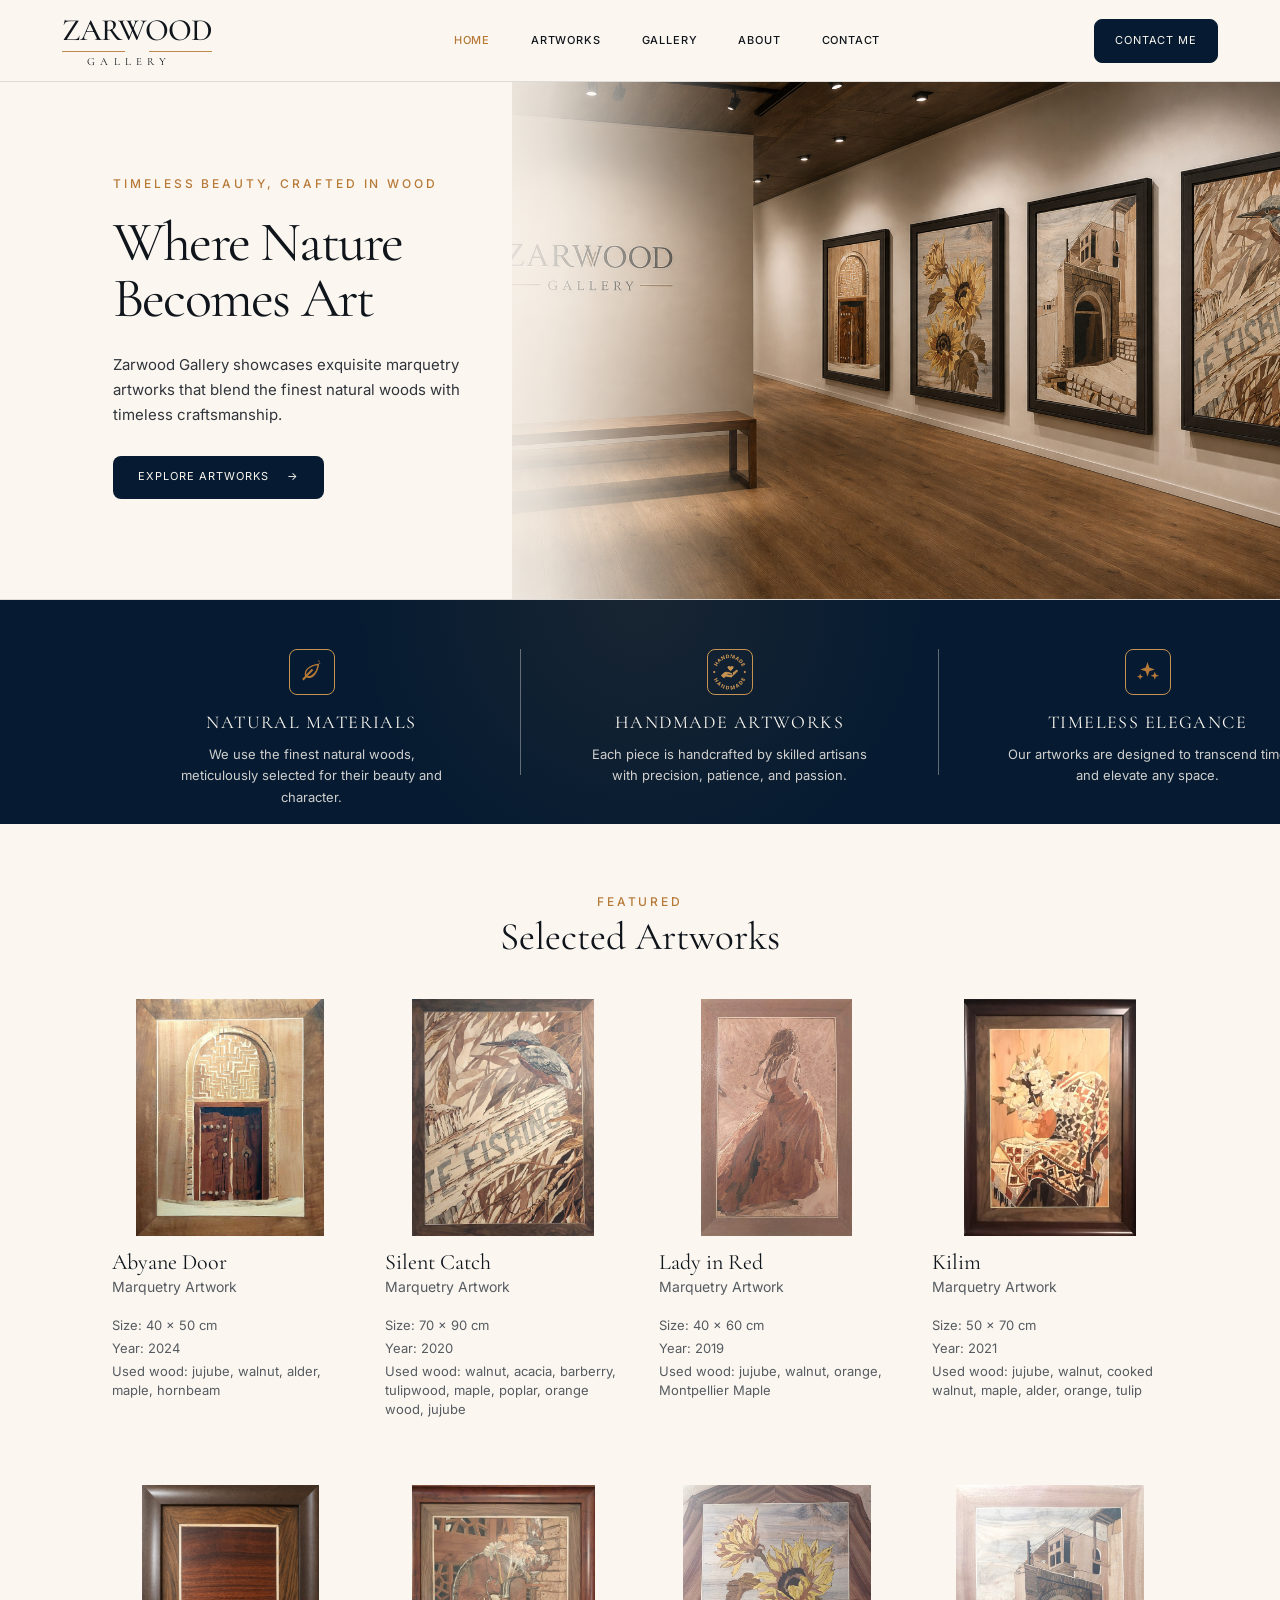
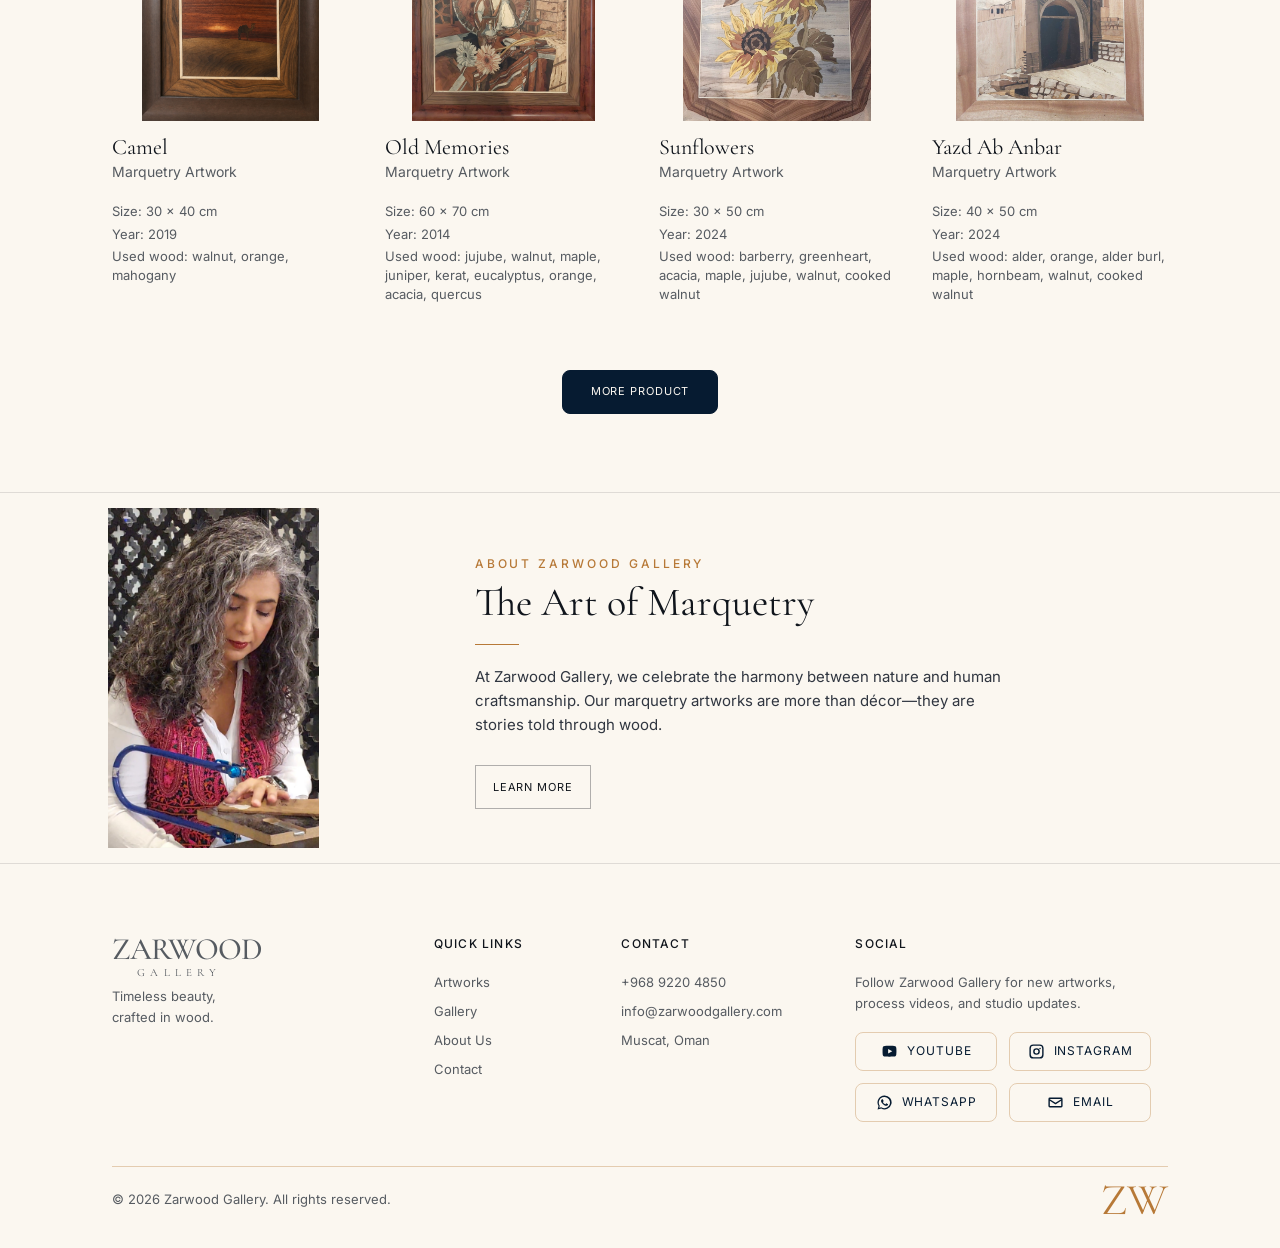
==== commit ef18b29a: "Add meta descriptions to HTML files and update CSS for improved styling" ====
--- a/index.html
+++ b/index.html
@@ -3,6 +3,8 @@
 <head>
   <meta charset="UTF-8" />
   <meta name="viewport" content="width=device-width, initial-scale=1.0" />
+  <meta name="theme-color" content="#fbf7f0" />
+  <meta name="color-scheme" content="light" />
   <title>Zarwood Gallery | Handmade Wood Marquetry Artworks</title>
   <meta name="description" content="Zarwood Gallery creates handmade wood marquetry artworks using natural woods, traditional craftsmanship, and timeless artistic compositions." />
   <link rel="canonical" href="https://zarwoodgallery.com/" />
--- a/style.css
+++ b/style.css
@@ -16,8 +16,8 @@
 }
 
 *{box-sizing:border-box}
-html{scroll-behavior:smooth}
-body{margin:0;background:var(--paper);color:var(--ink);font-family:var(--sans);line-height:1.62}
+html{scroll-behavior:smooth;background:var(--paper);color-scheme:light}
+body{min-height:100vh;margin:0;background:var(--paper);color:var(--ink);font-family:var(--sans);line-height:1.62}
 a{text-decoration:none;color:inherit}
 img{display:block;width:100%}
 button,input,textarea{font:inherit}
@@ -29,7 +29,7 @@
   align-items:center;
   gap:32px;
   padding:0 62px;
-  background:rgba(251,247,240,.96);
+  background:var(--paper);
   border-bottom:1px solid var(--line);
   position:sticky;
   top:0;
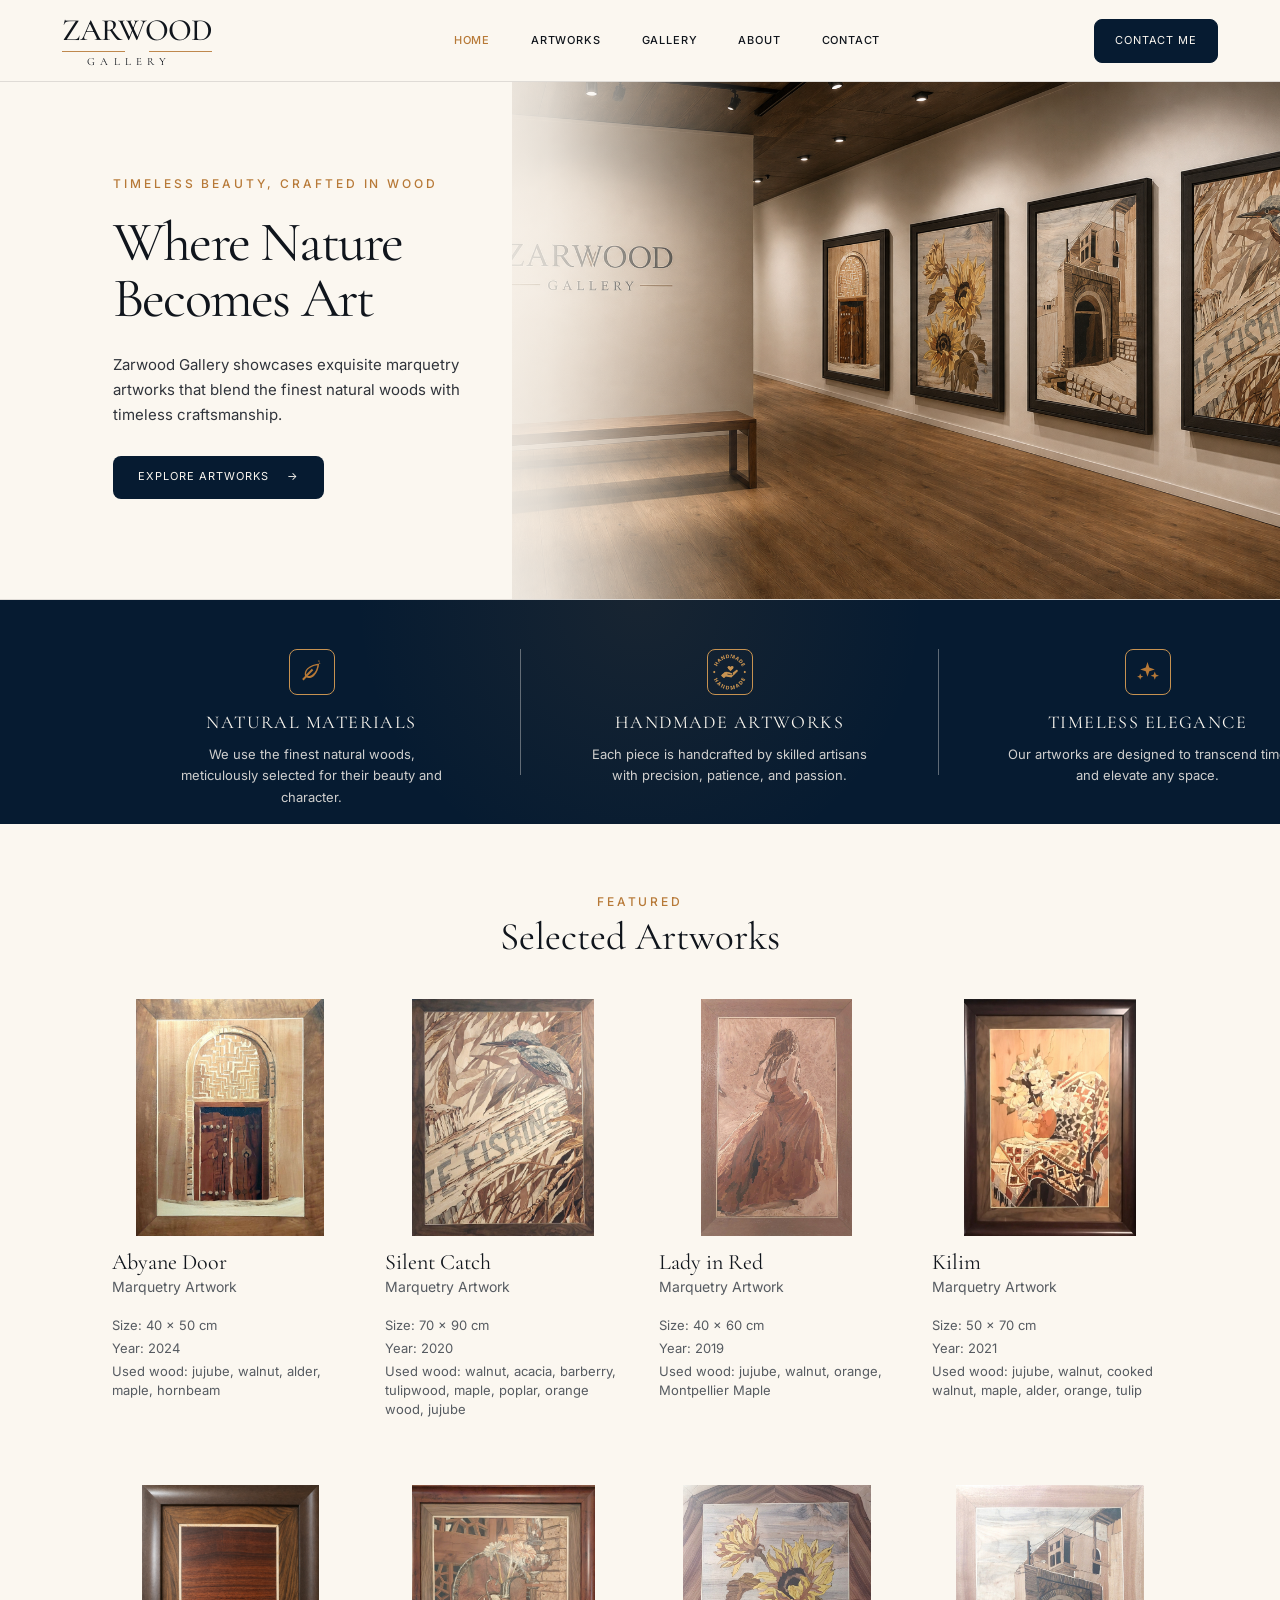
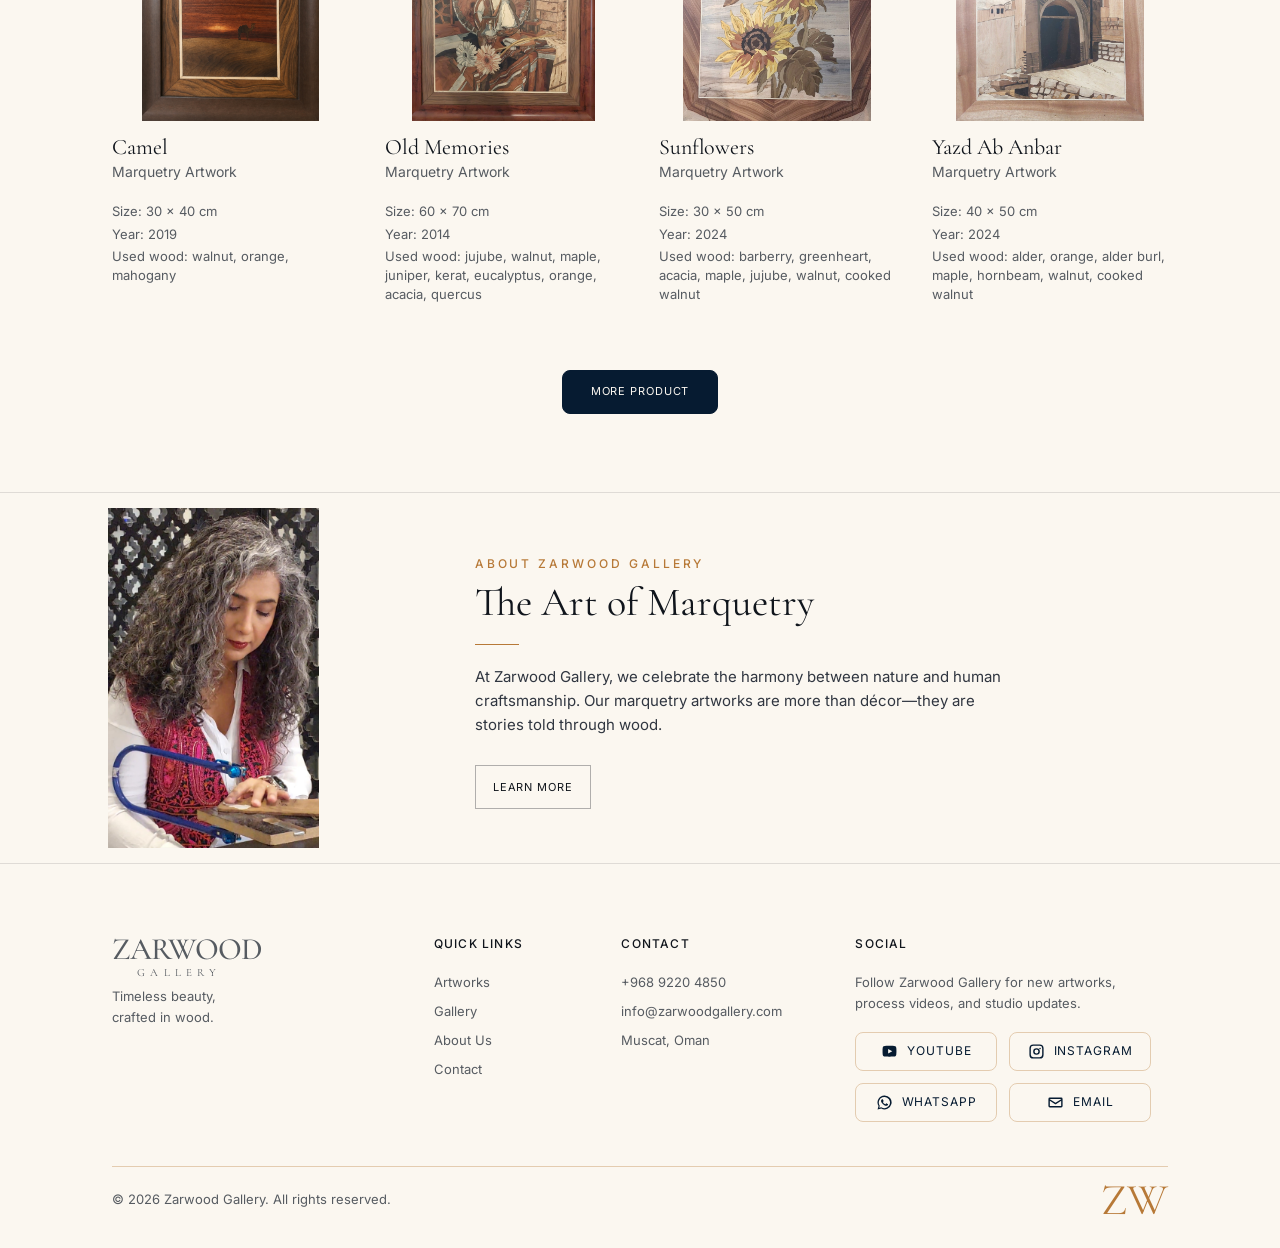
==== commit 29f535ab: "Update color-scheme meta tag and improve descriptions in HTML files" ====
--- a/index.html
+++ b/index.html
@@ -4,7 +4,7 @@
   <meta charset="UTF-8" />
   <meta name="viewport" content="width=device-width, initial-scale=1.0" />
   <meta name="theme-color" content="#fbf7f0" />
-  <meta name="color-scheme" content="light" />
+  <meta name="color-scheme" content="light only" />
   <title>Zarwood Gallery | Handmade Wood Marquetry Artworks</title>
   <meta name="description" content="Zarwood Gallery creates handmade wood marquetry artworks using natural woods, traditional craftsmanship, and timeless artistic compositions." />
   <link rel="canonical" href="https://zarwoodgallery.com/" />
--- a/style.css
+++ b/style.css
@@ -16,7 +16,7 @@
 }
 
 *{box-sizing:border-box}
-html{scroll-behavior:smooth;background:var(--paper);color-scheme:light}
+html{scroll-behavior:smooth;background:var(--paper);color-scheme:only light}
 body{min-height:100vh;margin:0;background:var(--paper);color:var(--ink);font-family:var(--sans);line-height:1.62}
 a{text-decoration:none;color:inherit}
 img{display:block;width:100%}
@@ -29,7 +29,7 @@
   align-items:center;
   gap:32px;
   padding:0 62px;
-  background:var(--paper);
+  background:rgba(251,247,240,.96);
   border-bottom:1px solid var(--line);
   position:sticky;
   top:0;
@@ -208,6 +208,7 @@
 
 @media(max-width:1100px){
   .header{height:86px;grid-template-columns:minmax(0,170px) 1fr 44px;padding:0 28px}
+  .header{background:var(--paper)}
   .nav{display:none}
   .contact-top{display:flex;width:112px;height:40px;justify-self:end;font-size:10px}
   .menu{display:grid;justify-self:end;align-content:center;gap:6px;width:44px;height:44px;padding:0;border:0;background:transparent;cursor:pointer}
@@ -236,6 +237,7 @@
 }
 
 @media(max-width:720px){
+  html,body,main,.hero,.hero-copy,.artworks,.about,.about-copy,.footer,.gallery-hero,.about-detail{background-color:#fbf7f0}
   .header{height:78px;grid-template-columns:minmax(0,132px) 1fr 44px;padding:0 18px;gap:12px}
   .logo{width:126px}
   .contact-top{width:98px;height:36px;font-size:9px;letter-spacing:.06em}
